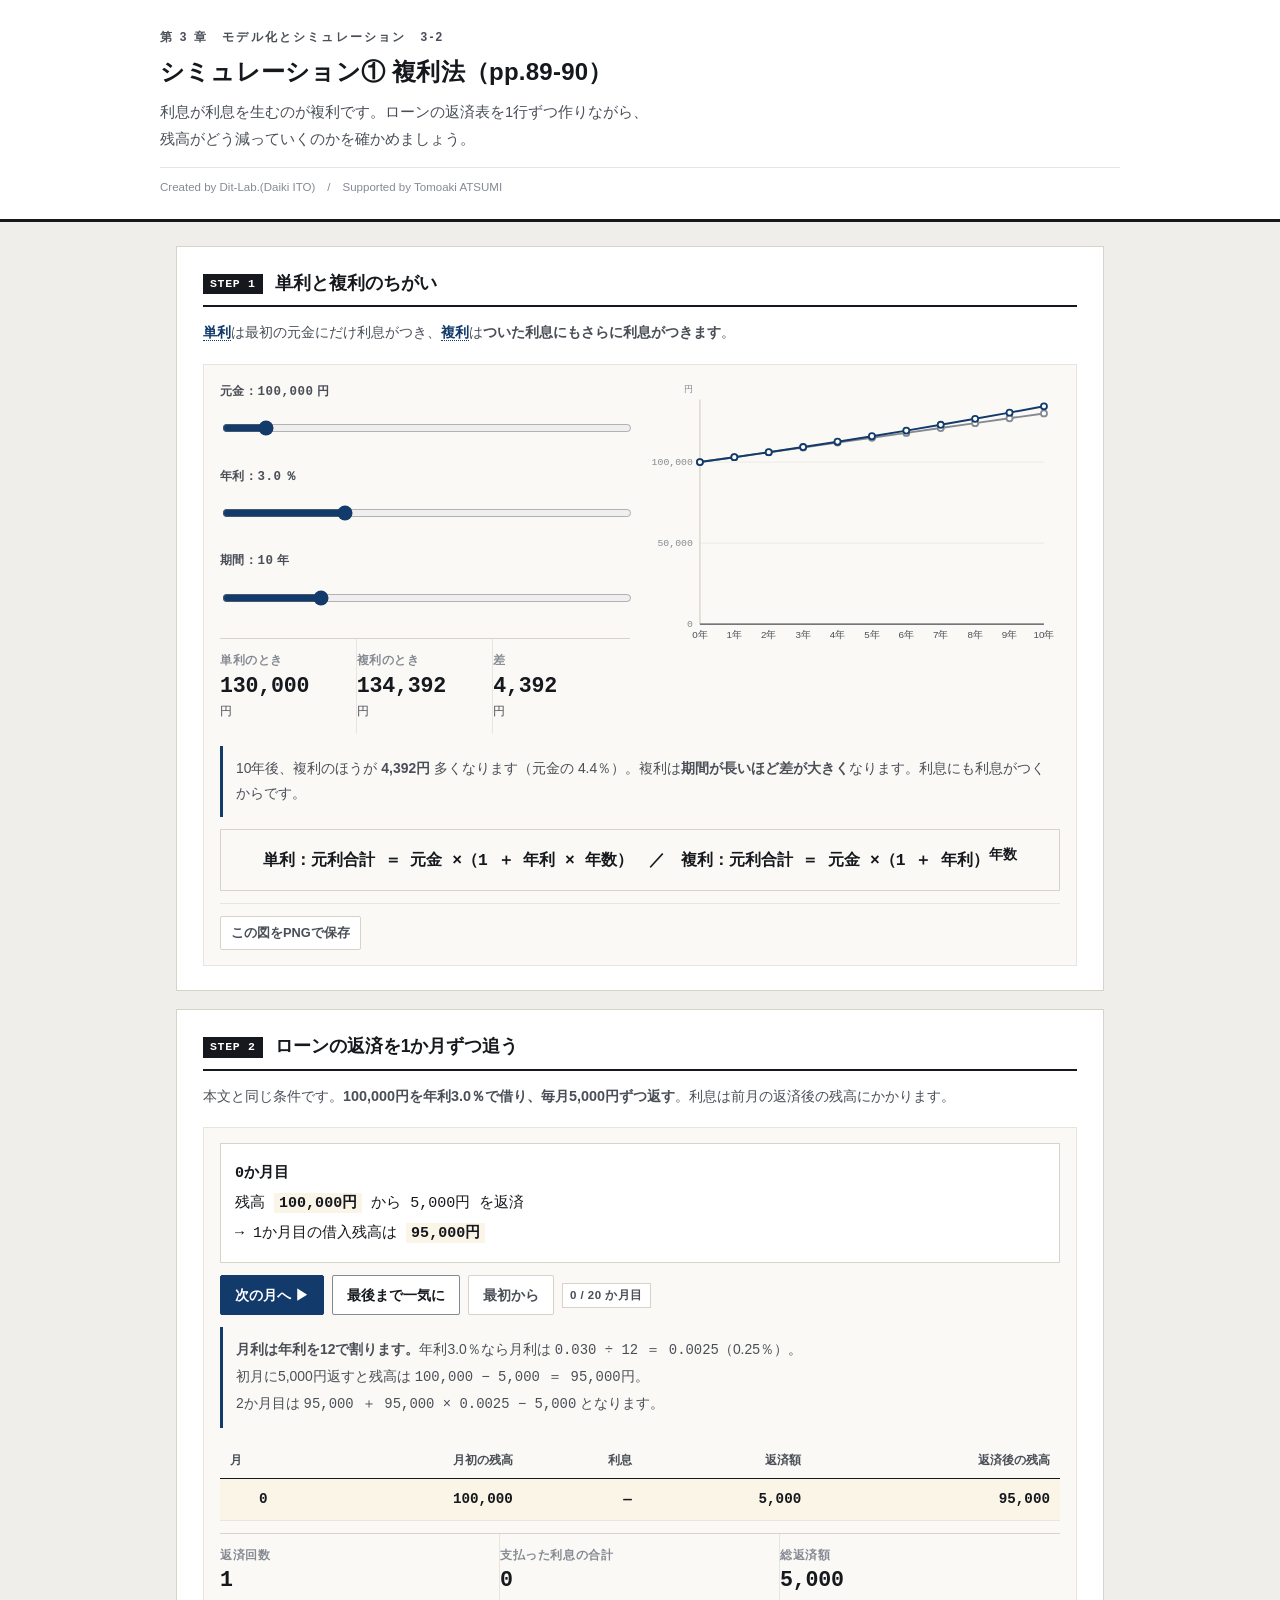
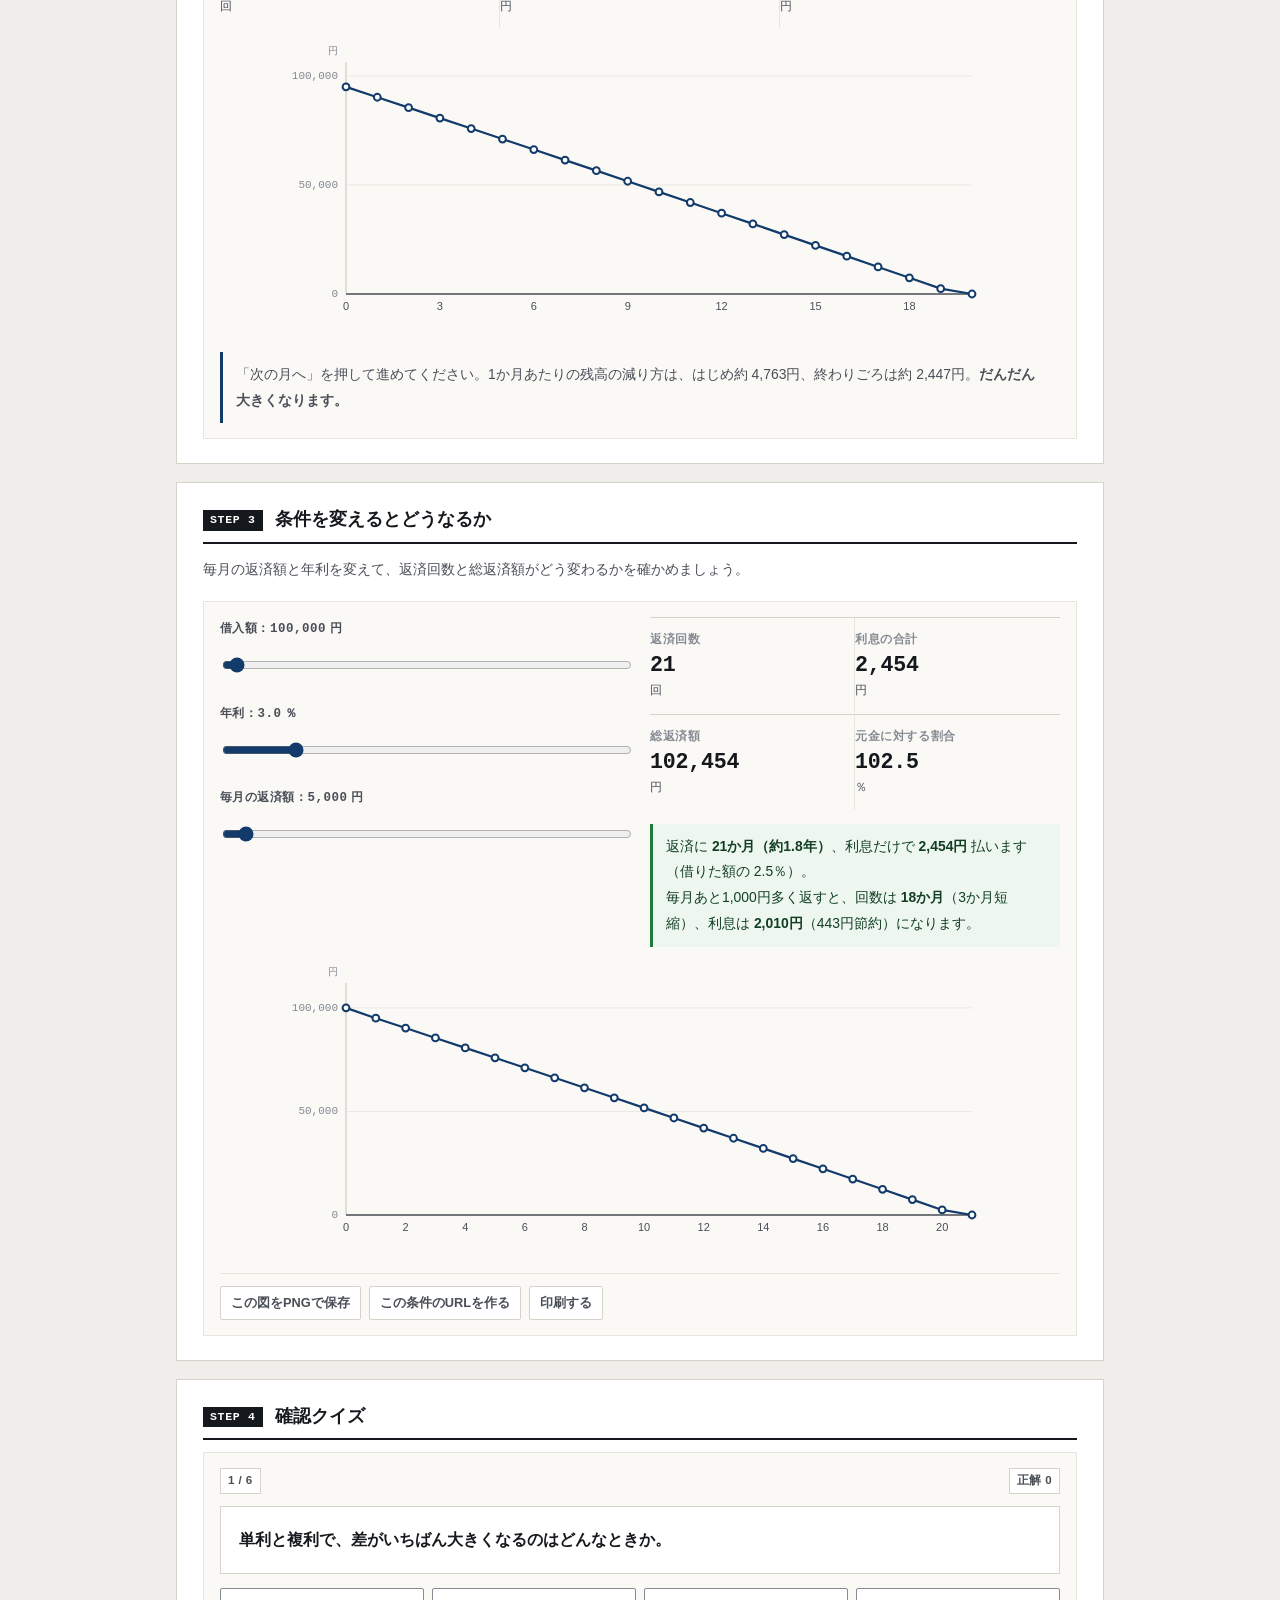
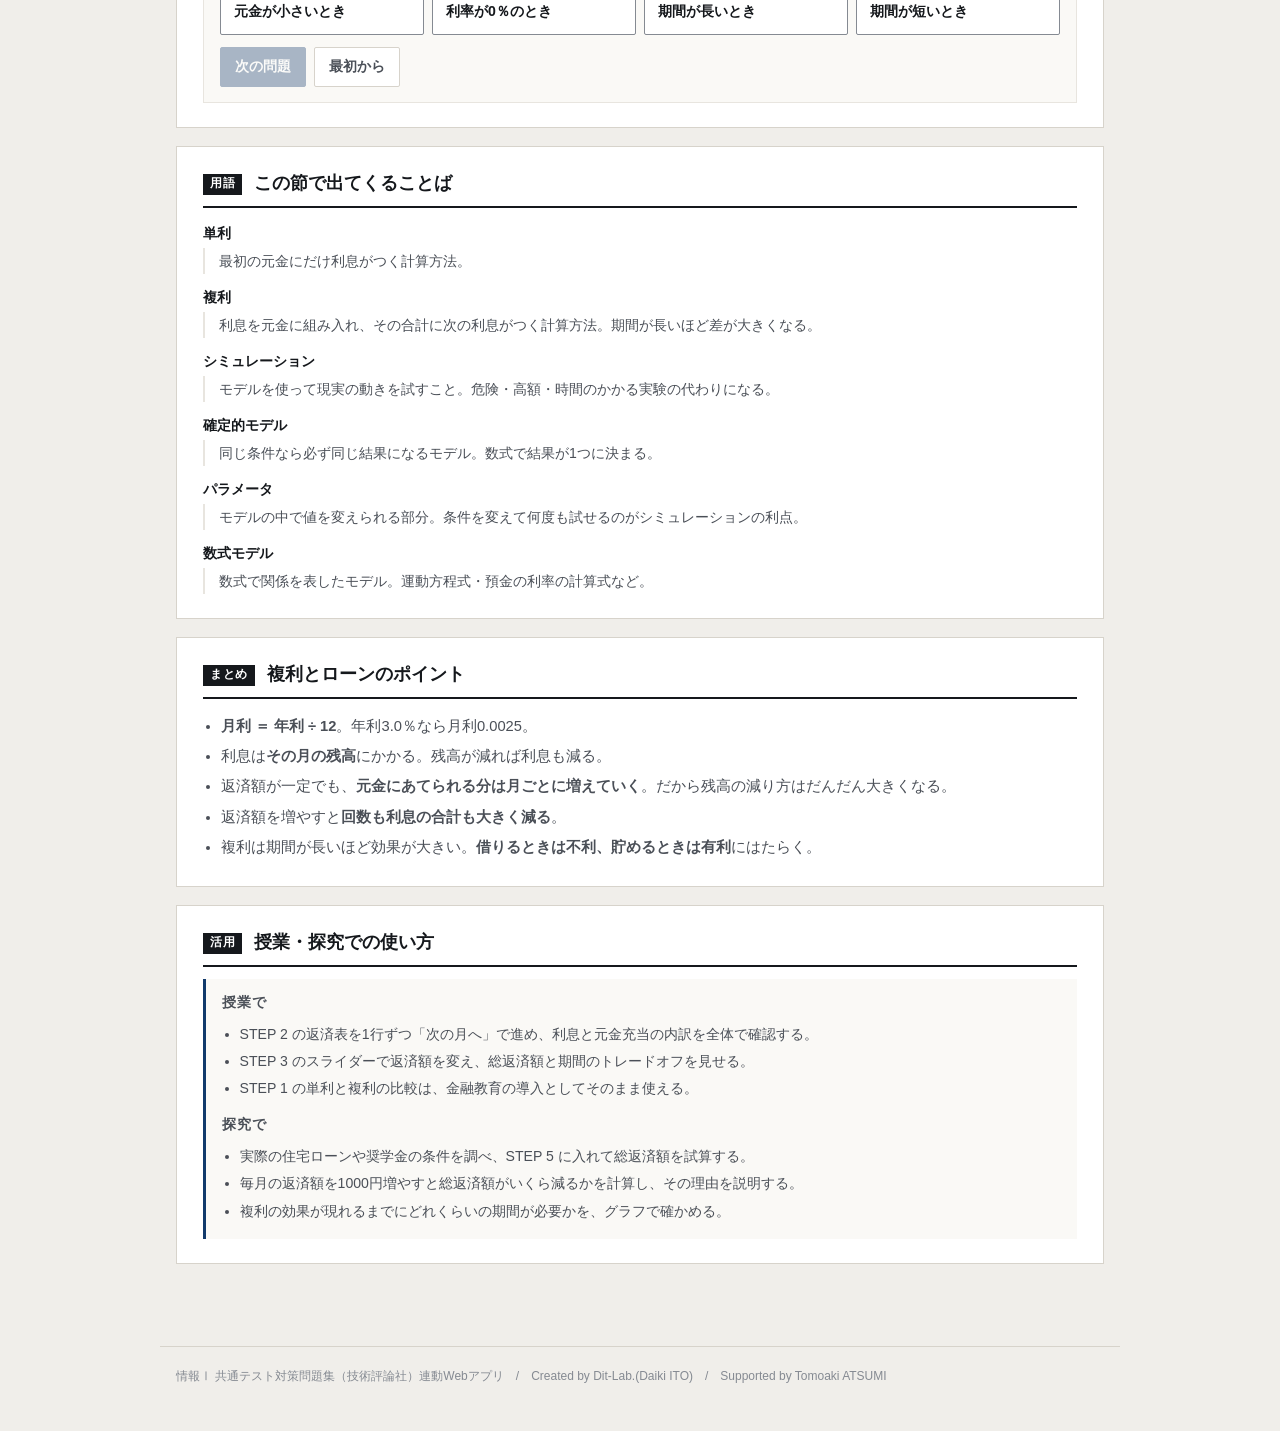
==== index.html @ e64a1ef4 "feat: Streamlit版を静的Webアプリ化。単利複利の比較・返済表の逐次計算・条件変更に対応" ====
<!DOCTYPE html>
<html lang="ja">
<head>
<meta charset="UTF-8">
<meta name="viewport" content="width=device-width, initial-scale=1.0">
<title>シミュレーション① 複利法｜情報Ⅰ共通テスト対策問題集</title>
<meta name="description" content="利息が利息を生むのが複利です。ローンの返済表を1行ずつ作りながら、残高がどう減っていくのかを確かめましょう。">
<link rel="icon" href="data:image/svg+xml,%3Csvg xmlns=%22http://www.w3.org/2000/svg%22 viewBox=%220 0 32 32%22%3E%3Crect width=%2232%22 height=%2232%22 fill=%22%2315181c%22/%3E%3Ctext x=%2216%22 y=%2222%22 font-size=%2218%22 font-family=%22monospace%22 fill=%22%23fff%22 text-anchor=%22middle%22%3E01%3C/text%3E%3C/svg%3E">
<link rel="stylesheet" href="css/style.css">
<link rel="stylesheet" href="css/app.css">
</head>
<body>

<header class="app-header">
  <div class="inner">
    <span class="eyebrow">第 3 章　モデル化とシミュレーション　3-2</span>
    <h1>シミュレーション① 複利法（pp.89-90）</h1>
    <p class="lead">利息が利息を生むのが複利です。ローンの返済表を1行ずつ作りながら、残高がどう減っていくのかを確かめましょう。</p>
    <p class="credit">Created by Dit-Lab.(Daiki ITO)　/　Supported by Tomoaki ATSUMI</p>
  </div>
</header>

<main class="wrap">
  <section class="step" id="step1">
    <h2><span class="no">STEP 1</span>単利と複利のちがい</h2>
    <p class="desc"><span class="term" data-t="単利">単利</span>は最初の元金にだけ利息がつき、<span class="term" data-t="複利">複利</span>は<strong>ついた利息にもさらに利息がつきます</strong>。</p>

    <div class="panel">
      <div class="grid c2">
        <div>
          <label class="fld" for="cap">元金：<span class="mono" id="capV">100,000</span> 円</label>
          <input type="range" id="cap" min="10000" max="1000000" step="10000" value="100000">
          <label class="fld" style="margin-top:10px" for="rate">年利：<span class="mono" id="rateV">3.0</span> ％</label>
          <input type="range" id="rate" min="0.1" max="10" step="0.1" value="3">
          <label class="fld" style="margin-top:10px" for="yrs">期間：<span class="mono" id="yrsV">10</span> 年</label>
          <input type="range" id="yrs" min="1" max="40" step="1" value="10">
          <div class="metrics" style="margin-top:14px">
            <div class="metric"><div class="k">単利のとき</div><div class="v" id="mSimple">—</div><div class="s">円</div></div>
            <div class="metric"><div class="k">複利のとき</div><div class="v" id="mComp">—</div><div class="s">円</div></div>
            <div class="metric"><div class="k">差</div><div class="v" id="mGap">—</div><div class="s">円</div></div>
          </div>
        </div>
        <div id="ciChart"></div>
      </div>
      <div class="note" id="ciNote" style="margin-top:12px"></div>
      <div class="eqbox" style="margin-top:12px">
        単利：元利合計 ＝ 元金 ×（1 ＋ 年利 × 年数）　／　複利：元利合計 ＝ 元金 ×（1 ＋ 年利）<sup>年数</sup>
      </div>
      <div class="toolbar" id="ciTools"></div>
    </div>
  </section>

  <section class="step" id="step2">
    <h2><span class="no">STEP 2</span>ローンの返済を1か月ずつ追う</h2>
    <p class="desc">本文と同じ条件です。<strong>100,000円を年利3.0％で借り、毎月5,000円ずつ返す</strong>。利息は前月の返済後の残高にかかります。</p>

    <div class="panel">
      <div class="stepbox" id="stepBox"></div>
      <div class="btn-row" style="margin-top:12px">
        <button class="btn primary" id="nextMonth">次の月へ ▶</button>
        <button class="btn" id="allMonths">最後まで一気に</button>
        <button class="btn ghost" id="resetLoan">最初から</button>
        <span class="badge" id="monthBadge"></span>
      </div>

      <div class="note info" style="margin-top:12px">
        <strong>月利は年利を12で割ります。</strong>年利3.0％なら月利は <span class="mono">0.030 ÷ 12 ＝ 0.0025</span>（0.25％）。<br>
        初月に5,000円返すと残高は <span class="mono">100,000 − 5,000 ＝ 95,000円</span>。<br>
        2か月目は <span class="mono">95,000 ＋ 95,000 × 0.0025 − 5,000</span> となります。
      </div>

      <div class="tbl-scroll" style="margin-top:14px;max-height:400px;overflow:auto">
        <table class="tbl" id="loanTable"></table>
      </div>
      <div class="metrics" style="margin-top:12px">
        <div class="metric"><div class="k">返済回数</div><div class="v" id="mCount">—</div><div class="s">回</div></div>
        <div class="metric"><div class="k">支払った利息の合計</div><div class="v" id="mInt">—</div><div class="s">円</div></div>
        <div class="metric"><div class="k">総返済額</div><div class="v" id="mTotal">—</div><div class="s">円</div></div>
      </div>
      <div id="loanChart" style="margin-top:12px"></div>
      <div class="note" id="loanNote" style="margin-top:12px"></div>
    </div>
  </section>

  <section class="step" id="step3">
    <h2><span class="no">STEP 3</span>条件を変えるとどうなるか</h2>
    <p class="desc">毎月の返済額と年利を変えて、返済回数と総返済額がどう変わるかを確かめましょう。</p>
    <div class="panel">
      <div class="grid c2">
        <div>
          <label class="fld" for="loanCap">借入額：<span class="mono" id="loanCapV">100,000</span> 円</label>
          <input type="range" id="loanCap" min="50000" max="3000000" step="10000" value="100000">
          <label class="fld" style="margin-top:10px" for="loanRate">年利：<span class="mono" id="loanRateV">3.0</span> ％</label>
          <input type="range" id="loanRate" min="0" max="18" step="0.1" value="3">
          <label class="fld" style="margin-top:10px" for="loanPay">毎月の返済額：<span class="mono" id="loanPayV">5,000</span> 円</label>
          <input type="range" id="loanPay" min="1000" max="100000" step="1000" value="5000">
        </div>
        <div>
          <div class="metrics">
            <div class="metric"><div class="k">返済回数</div><div class="v" id="sCount">—</div><div class="s">回</div></div>
            <div class="metric"><div class="k">利息の合計</div><div class="v" id="sInt">—</div><div class="s">円</div></div>
          </div>
          <div class="metrics" style="margin-top:2px">
            <div class="metric"><div class="k">総返済額</div><div class="v" id="sTotal">—</div><div class="s">円</div></div>
            <div class="metric"><div class="k">元金に対する割合</div><div class="v" id="sRatio">—</div><div class="s">％</div></div>
          </div>
          <div class="note" id="simNote" style="margin-top:14px"></div>
        </div>
      </div>
      <div id="simChart" style="margin-top:14px"></div>
      <div class="toolbar" id="simTools"></div>
    </div>
  </section>

  <section class="step" id="step4">
    <h2><span class="no">STEP 4</span>確認クイズ</h2>
    <div class="panel">
      <div class="qhead">
        <span class="badge" id="qProgress">1 / 1</span>
        <span class="badge">正解 <span class="score" id="qScore">0</span></span>
      </div>
      <div class="card-q"><div class="q-scene" id="qText"></div></div>
      <div class="choice4" id="qChoices"></div>
      <div class="note" id="qFb" hidden style="margin-top:12px"></div>
      <div class="btn-row" style="margin-top:12px">
        <button class="btn primary" id="qNext" disabled>次の問題</button>
        <button class="btn ghost" id="qReset">最初から</button>
      </div>
    </div>
  </section>

  <section class="step" id="glossary">
    <h2><span class="no">用語</span>この節で出てくることば</h2>
    <div id="glossBox"></div>
  </section>

  <section class="step">
    <h2><span class="no">まとめ</span>複利とローンのポイント</h2>
    <ul style="margin:0;padding-left:1.2em;color:var(--ink-2);font-size:.92rem;line-height:2.05">
      <li><strong>月利 ＝ 年利 ÷ 12</strong>。年利3.0％なら月利0.0025。</li>
      <li>利息は<strong>その月の残高</strong>にかかる。残高が減れば利息も減る。</li>
      <li>返済額が一定でも、<strong>元金にあてられる分は月ごとに増えていく</strong>。だから残高の減り方はだんだん大きくなる。</li>
      <li>返済額を増やすと<strong>回数も利息の合計も大きく減る</strong>。</li>
      <li>複利は期間が長いほど効果が大きい。<strong>借りるときは不利、貯めるときは有利</strong>にはたらく。</li>
    </ul>
  </section>

  <section class="step">
    <h2><span class="no">活用</span>授業・探究での使い方</h2>
    <div class="use-note">
      <h3>授業で</h3>
      <ul>
        <li>STEP 2 の返済表を1行ずつ「次の月へ」で進め、利息と元金充当の内訳を全体で確認する。</li>
        <li>STEP 3 のスライダーで返済額を変え、総返済額と期間のトレードオフを見せる。</li>
        <li>STEP 1 の単利と複利の比較は、金融教育の導入としてそのまま使える。</li>
      </ul>
      <h3 style="margin-top:12px">探究で</h3>
      <ul>
        <li>実際の住宅ローンや奨学金の条件を調べ、STEP 5 に入れて総返済額を試算する。</li>
        <li>毎月の返済額を1000円増やすと総返済額がいくら減るかを計算し、その理由を説明する。</li>
        <li>複利の効果が現れるまでにどれくらいの期間が必要かを、グラフで確かめる。</li>
      </ul>
    </div>
  </section>

</main>

<footer class="app-footer">
  情報Ⅰ 共通テスト対策問題集（技術評論社）連動Webアプリ　/　Created by Dit-Lab.(Daiki ITO)　/　Supported by Tomoaki ATSUMI
</footer>

<script src="js/tools.js"></script>
<script src="js/chart.js"></script>
<script src="js/terms.js"></script>
<script src="js/app.js"></script>
</body>
</html>
---- css/style.css ----
/* =========================================================
   情報Ⅰ 共通テスト対策問題集 — Web アプリ共通スタイル
   紙面（参考書）に寄せた設計。装飾色は使わず、色は意味を持つときだけ。
   ========================================================= */

:root{
  --paper:#ffffff;
  --paper-2:#faf9f6;      /* うすい紙 */
  --bg:#f0eeea;           /* 台紙 */
  --ink:#15181c;
  --ink-2:#4a4f57;
  --ink-3:#858a92;
  --rule:#d7d3cb;         /* 罫線 */
  --rule-2:#e8e5df;
  --accent:#123a6b;       /* 濃紺。主要操作と現在地だけに使う */
  --accent-w:#e9eef6;
  --zero:#c0392b;         /* 左＝0 */
  --one:#1d4ed8;          /* 右＝1 */
  --ok:#1f7a3d;   --ok-bg:#eef6f0;
  --ng:#b3261e;   --ng-bg:#fbefee;
  --warn:#8a5a00; --warn-bg:#fbf5e8;
  --font:"Hiragino Kaku Gothic ProN","Hiragino Sans","Yu Gothic Medium","Yu Gothic",
         "Noto Sans JP",Meiryo,-apple-system,BlinkMacSystemFont,sans-serif;
  --mono:"SFMono-Regular",Menlo,Consolas,"Courier New",monospace;
}

*{box-sizing:border-box}
[hidden]{display:none !important}
html{-webkit-text-size-adjust:100%}
body{
  margin:0; background:var(--bg); color:var(--ink);
  font-family:var(--font); font-size:16px; line-height:1.85;
  font-feature-settings:"palt" 1;
}
h1,h2,h3,h4{line-height:1.45; margin:0; font-weight:700}
p{margin:0 0 .75em} p:last-child{margin-bottom:0}
a{color:var(--accent)}

/* ---------- 標題 ---------- */
.app-header{background:var(--paper); border-bottom:3px solid var(--ink); padding:26px 20px 20px}
.app-header .inner{max-width:960px; margin:0 auto}
.app-header .eyebrow{
  font-size:.75rem; font-weight:700; color:var(--ink-2); letter-spacing:.18em;
  display:block; margin-bottom:7px;
}
.app-header h1{font-size:1.5rem; letter-spacing:.01em}
.app-header .lead{font-size:.92rem; color:var(--ink-2); margin-top:9px; max-width:60ch}
.app-header .credit{
  font-size:.72rem; color:var(--ink-3); margin-top:14px;
  padding-top:9px; border-top:1px solid var(--rule-2);
}

/* ---------- 版面 ---------- */
.wrap{max-width:960px; margin:0 auto; padding:24px 16px 64px}
.step{background:var(--paper); border:1px solid var(--rule); padding:24px 26px; margin-bottom:18px}
.step > h2{
  display:flex; align-items:baseline; gap:12px; font-size:1.1rem;
  padding-bottom:9px; border-bottom:2px solid var(--ink); margin-bottom:12px;
}
.step > h2 .no{
  flex:none; font-family:var(--mono); font-size:.72rem; font-weight:700;
  background:var(--ink); color:var(--paper); padding:2px 7px; letter-spacing:.06em;
  position:relative; top:-2px;
}
.step > .desc{color:var(--ink-2); font-size:.9rem; margin-bottom:18px}
.step[hidden]{display:none}

.grid{display:grid; gap:20px}
.grid > *{min-width:0}          /* 子の中身で列が広がるのを防ぐ */
@media(min-width:800px){ .grid.c2{grid-template-columns:1fr 1fr} }

.panel{border:1px solid var(--rule-2); background:var(--paper-2); padding:15px 16px; min-width:0}
.panel > h3{
  font-size:.8rem; font-weight:700; color:var(--ink-2); letter-spacing:.08em;
  margin-bottom:12px; padding-bottom:6px; border-bottom:1px solid var(--rule);
}

/* ---------- 部品 ---------- */
.btn{
  appearance:none; border:1px solid var(--ink-3); background:var(--paper); color:var(--ink);
  font-family:inherit; font-size:.88rem; font-weight:700; padding:8px 14px;
  border-radius:2px; cursor:pointer; min-height:40px; line-height:1.4;
  transition:background .12s, border-color .12s, color .12s;
}
.btn:hover:not(:disabled){background:var(--accent-w); border-color:var(--accent); color:var(--accent)}
.btn:disabled{opacity:.35; cursor:not-allowed}
.btn.primary{background:var(--accent); color:var(--paper); border-color:var(--accent)}
.btn.primary:hover:not(:disabled){background:#0d2c53; color:var(--paper)}
.btn.ghost{border-color:var(--rule); color:var(--ink-2)}
.btn.sm{font-size:.8rem; padding:5px 10px; min-height:34px}
.btn-row{display:flex; flex-wrap:wrap; gap:8px; align-items:center}

/* タブ（見出し下線式） */
.seg{display:flex; gap:0; border-bottom:1px solid var(--rule)}
.seg button{
  appearance:none; border:0; background:transparent; font-family:inherit; font-size:.88rem;
  font-weight:700; color:var(--ink-3); padding:9px 4px; margin-right:26px; cursor:pointer;
  border-bottom:3px solid transparent; margin-bottom:-1px; min-height:40px;
}
.seg button:hover{color:var(--ink-2)}
.seg button[aria-pressed="true"]{color:var(--ink); border-bottom-color:var(--accent)}

label.fld{display:block; font-size:.78rem; font-weight:700; color:var(--ink-2); margin-bottom:5px; letter-spacing:.04em}
input[type=text], textarea, input[type=number]{
  width:100%; font-family:inherit; font-size:1rem; color:var(--ink);
  border:1px solid var(--ink-3); border-radius:2px; padding:9px 11px;
  background:var(--paper); min-height:42px;
}
input:focus, textarea:focus{outline:2px solid var(--accent); outline-offset:-1px; border-color:var(--accent)}
.btn:focus-visible, .seg button:focus-visible, .node-card:focus-visible{outline:2px solid var(--accent); outline-offset:2px}
textarea{resize:vertical; line-height:1.7}
.mono{font-family:var(--mono)}

table.tbl{width:100%; border-collapse:collapse; font-size:.89rem}
table.tbl th, table.tbl td{border-bottom:1px solid var(--rule-2); padding:7px 10px; text-align:right}
table.tbl th:first-child, table.tbl td:first-child{text-align:left}
table.tbl thead th{border-bottom:1.5px solid var(--ink); font-size:.76rem; color:var(--ink-2); font-weight:700; white-space:nowrap}
.tbl-scroll{overflow-x:auto; -webkit-overflow-scrolling:touch; max-width:100%}

.note{padding:10px 13px; font-size:.87rem; border-left:3px solid var(--ink-3); background:var(--paper-2)}
.note.ok{background:var(--ok-bg); border-left-color:var(--ok); color:#123f22}
.note.ng{background:var(--ng-bg); border-left-color:var(--ng); color:#6d1a15}
.note.info{background:var(--paper-2); border-left-color:var(--accent); color:var(--ink-2)}
.note.warn{background:var(--warn-bg); border-left-color:var(--warn); color:#5c3d00}
.note[hidden]{display:none}

.badge{
  display:inline-block; font-size:.72rem; font-weight:700; padding:1px 7px;
  border:1px solid var(--rule); color:var(--ink-2); background:var(--paper); letter-spacing:.04em;
}

/* 数値は罫線で仕切るだけ。カードにしない */
.metrics{display:flex; flex-wrap:wrap; gap:0; border-top:1px solid var(--rule)}
.metric{flex:1 1 130px; padding:11px 14px 11px 0; border-right:1px solid var(--rule-2)}
.metric:last-child{border-right:0}
.metric .k{font-size:.74rem; color:var(--ink-3); font-weight:700; letter-spacing:.05em}
.metric .v{font-size:1.6rem; font-weight:700; line-height:1.3; font-family:var(--mono); letter-spacing:-.01em}
.metric .s{font-size:.76rem; color:var(--ink-2)}

.bit0{color:var(--zero); font-weight:700}
.bit1{color:var(--one); font-weight:700}

.app-footer{
  max-width:960px; margin:0 auto; padding:18px 16px 44px; color:var(--ink-3);
  font-size:.75rem; border-top:1px solid var(--rule);
}
.sr-only{position:absolute;width:1px;height:1px;overflow:hidden;clip:rect(0 0 0 0);white-space:nowrap}

@media(max-width:640px){
  body{font-size:15px}
  .app-header{padding:20px 16px 16px}
  .app-header h1{font-size:1.16rem}
  .wrap{padding:16px 12px 52px}
  .step{padding:18px 15px}
  .seg button{margin-right:18px; font-size:.84rem}
  .metric{flex-basis:50%; border-right:0}
}
@media (prefers-reduced-motion:reduce){ *{animation:none!important; transition:none!important} }

/* ---------- 自分のデータ・共有・印刷 ---------- */
.toolbar{display:flex; flex-wrap:wrap; gap:8px; align-items:center; margin-top:12px;
  padding-top:12px; border-top:1px solid var(--rule-2)}
.toolbar .hint{font-size:.78rem; color:var(--ink-3)}
.paste-area{width:100%; min-height:110px; font-family:var(--mono); font-size:.86rem}
.use-note{background:var(--paper-2); border-left:3px solid var(--accent); padding:14px 16px; font-size:.88rem}
.use-note h3{font-size:.86rem; letter-spacing:.06em; margin-bottom:8px; color:var(--ink-2)}
.use-note ol, .use-note ul{margin:0; padding-left:1.25em; line-height:1.95; color:var(--ink-2)}

@media print{
  body{background:#fff}
  .app-header{border-bottom:2px solid #000}
  .step{border:1px solid #bbb; break-inside:avoid; page-break-inside:avoid; margin-bottom:12px}
  .btn, .seg, .toolbar, input[type=range]{display:none !important}
  .note{border-left-width:2px}
  a[href]:after{content:""}
}

/* ---------- 入力グリッド ---------- */
.dg-scroll{overflow:auto; -webkit-overflow-scrolling:touch; border:1px solid var(--rule); background:var(--paper); max-height:420px}
table.dg{border-collapse:collapse; font-family:var(--mono); font-size:.9rem; min-width:100%}
table.dg th, table.dg td{border:1px solid var(--rule-2); padding:0}
table.dg thead th{background:var(--paper-2); position:sticky; top:0; z-index:2}
table.dg .dg-n{background:var(--paper-2); color:var(--ink-3); font-size:.76rem; font-weight:400;
  text-align:center; min-width:34px; padding:0 4px; position:sticky; left:0; z-index:1}
table.dg .dg-corner{background:var(--paper-2); min-width:34px; position:sticky; left:0; z-index:3}
table.dg .dg-act{background:var(--paper-2); width:34px}
.dg-h, .dg-c{width:100%; min-width:96px; border:0; background:transparent; font-family:inherit;
  font-size:.9rem; padding:8px 9px; color:var(--ink); min-height:38px}
.dg-h{font-weight:700; font-family:var(--font); font-size:.82rem; color:var(--ink-2)}
.dg-c.num{text-align:right}
.dg-c:focus, .dg-h:focus{outline:2px solid var(--accent); outline-offset:-2px; background:var(--accent-w)}
.dg-del{border:0; background:transparent; color:var(--ink-3); cursor:pointer; width:32px; height:34px; font-size:1rem}
.dg-del:hover{color:var(--ng)}
.dg-tools{display:flex; flex-wrap:wrap; gap:8px; align-items:center; margin-top:10px}
.dg-hint{font-size:.76rem; color:var(--ink-3)}

/* ---------- ファイル読み込み ---------- */
.filebox{display:flex; flex-wrap:wrap; gap:10px; align-items:center; padding:12px;
  border:1px dashed var(--rule); background:var(--paper-2)}
.filebox input[type=file]{font-size:.85rem; font-family:inherit; max-width:100%}
.filebox .sel{max-width:220px}
.filelabel{display:inline-flex; align-items:center; gap:6px; font-size:.85rem; font-weight:700;
  border:1px solid var(--ink-3); background:var(--paper); padding:8px 14px; border-radius:2px; cursor:pointer; min-height:40px}
.filelabel:hover{border-color:var(--accent); color:var(--accent); background:var(--accent-w)}
.filelabel input{display:none}

/* ---------- 用語解説 ---------- */
.term{position:relative; border-bottom:1.5px dotted var(--accent); cursor:help; color:var(--accent); font-weight:700}
.term .term-pop{display:none; position:absolute; left:0; top:1.7em; z-index:50; width:min(300px,78vw);
  background:var(--paper); border:1px solid var(--ink-3); box-shadow:0 6px 20px rgba(0,0,0,.14);
  padding:10px 12px; font-size:.82rem; font-weight:400; color:var(--ink-2); line-height:1.75;
  border-left:3px solid var(--accent); cursor:auto; text-align:left}
.term .term-pop b{display:block; color:var(--ink); font-size:.86rem; margin-bottom:3px}
.term.open .term-pop{display:block}
dl.gloss{margin:0; font-size:.88rem}
dl.gloss dt{font-weight:700; color:var(--ink); margin-top:10px}
dl.gloss dt:first-child{margin-top:0}
dl.gloss dd{margin:2px 0 0; color:var(--ink-2); line-height:1.85; padding-left:1em; border-left:2px solid var(--rule-2)}
@media print{ .term{border-bottom:0; color:inherit} .term .term-pop{display:none !important} }

/* ---------- スマホ・タブレット ---------- */
@media (max-width:1024px){
  /* iOS で入力時に画面が勝手に拡大するのを防ぐ（16px 未満だとズームする） */
  input[type=text], input[type=number], textarea, select, .dg-c, .dg-h{ font-size:16px }
  .dg-c, .dg-h{ min-width:110px }
}
@media (max-width:820px){
  .grid.c2{grid-template-columns:1fr}
  .dg-scroll{max-height:340px}
  .filebox{flex-direction:column; align-items:stretch}
  .filebox .sel{max-width:100%}
  .term .term-pop{left:auto; right:0; width:min(280px,86vw)}
}
@media (max-width:480px){
  .step > h2{font-size:1rem; flex-wrap:wrap}
  .metrics{gap:0}
  .metric{flex-basis:50%; padding-right:10px}
  .metric .v{font-size:1.3rem}
  .btn{padding:8px 12px}
  .dg-tools{gap:6px}
  .dg-hint{width:100%}
}
/* タッチ操作でのスクロールを滑らかに */
.tbl-scroll, .dg-scroll, .tree-box{ -webkit-overflow-scrolling:touch; overscroll-behavior-x:contain }
---- css/app.css ----
.qhead{display:flex; justify-content:space-between; align-items:center; margin-bottom:12px}
.card-q{border:1px solid var(--rule); background:var(--paper); padding:18px; margin-bottom:14px}
.q-scene{font-size:1rem; font-weight:700; line-height:1.9}
.choice4{display:grid; gap:8px; grid-template-columns:repeat(auto-fit,minmax(160px,1fr))}
.choice4 .btn{text-align:left; line-height:1.65; padding:11px 13px}
.choice4 .btn.correct{background:var(--ok-bg); border-color:var(--ok); color:var(--ok)}
.choice4 .btn.wrong{background:var(--ng-bg); border-color:var(--ng); color:var(--ng)}
.choice4.locked{pointer-events:none}
.sel{width:100%; font-family:inherit; font-size:.95rem; padding:9px 11px; min-height:42px;
  border:1px solid var(--ink-3); border-radius:2px; background:var(--paper); color:var(--ink)}
input[type=range]{width:100%; accent-color:var(--accent); height:34px}
.why{font-size:.85rem; color:var(--ink-2); line-height:1.85}
.eqbox{font-family:var(--mono); font-size:1.02rem; font-weight:700; text-align:center; padding:14px;
  border:1px solid var(--rule); background:var(--paper-2); line-height:1.8}
.blankin{border:1.5px solid var(--accent); background:#fff; padding:6px 8px; text-align:center;
  font-family:var(--mono); min-height:38px; font-size:.95rem; max-width:120px}
.blankin.ok{border-color:var(--ok); background:var(--ok-bg)}
.blankin.ng{border-color:var(--ng); background:var(--ng-bg)}
table.tbl td .blankin{width:100%; max-width:none}
#loanTable td{font-family:var(--mono); text-align:right}
#loanTable td:first-child{text-align:center}
#loanTable tr.now td{background:var(--warn-bg); font-weight:700}
#loanTable tbody{max-height:none}
.stepbox{border:1px solid var(--rule); background:var(--paper); padding:14px; font-family:var(--mono); font-size:.94rem; line-height:2}
.stepbox .hl{background:var(--warn-bg); padding:1px 5px; font-weight:700}
.metric .v{font-size:1.35rem}
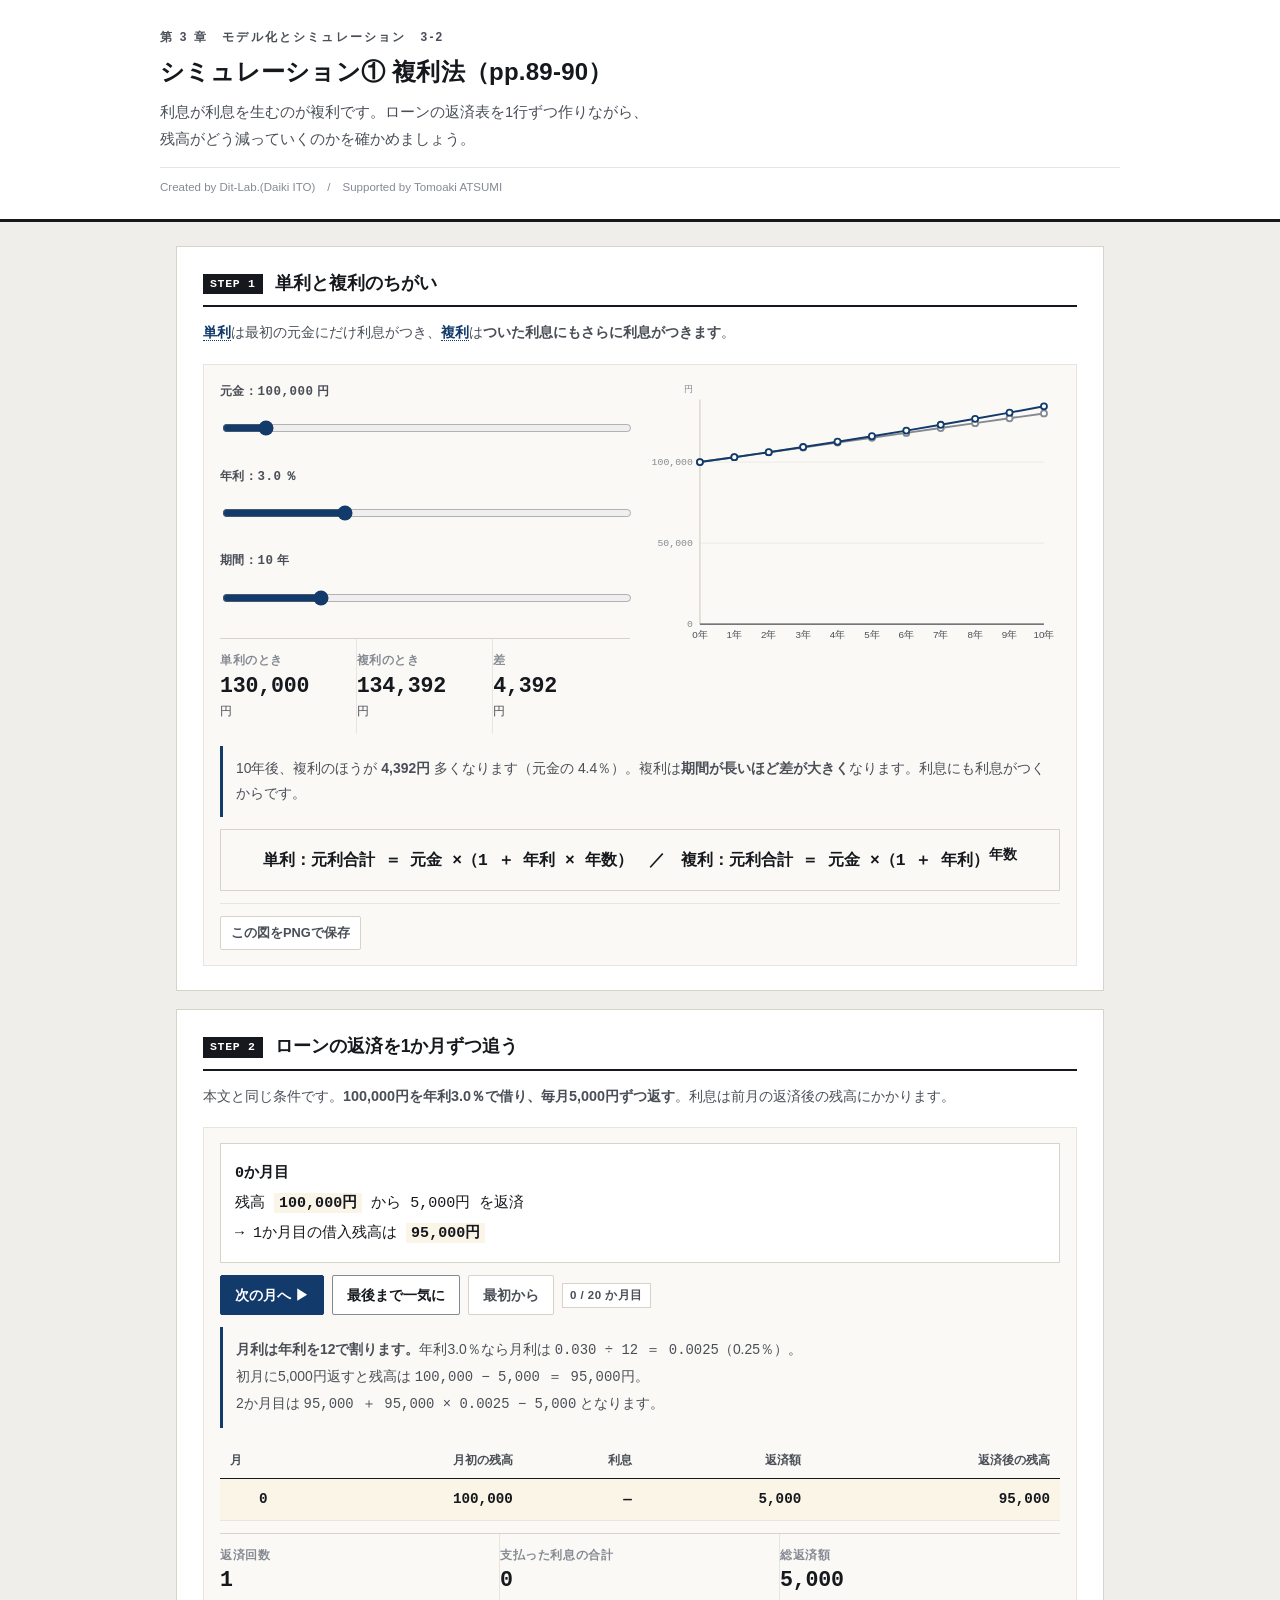
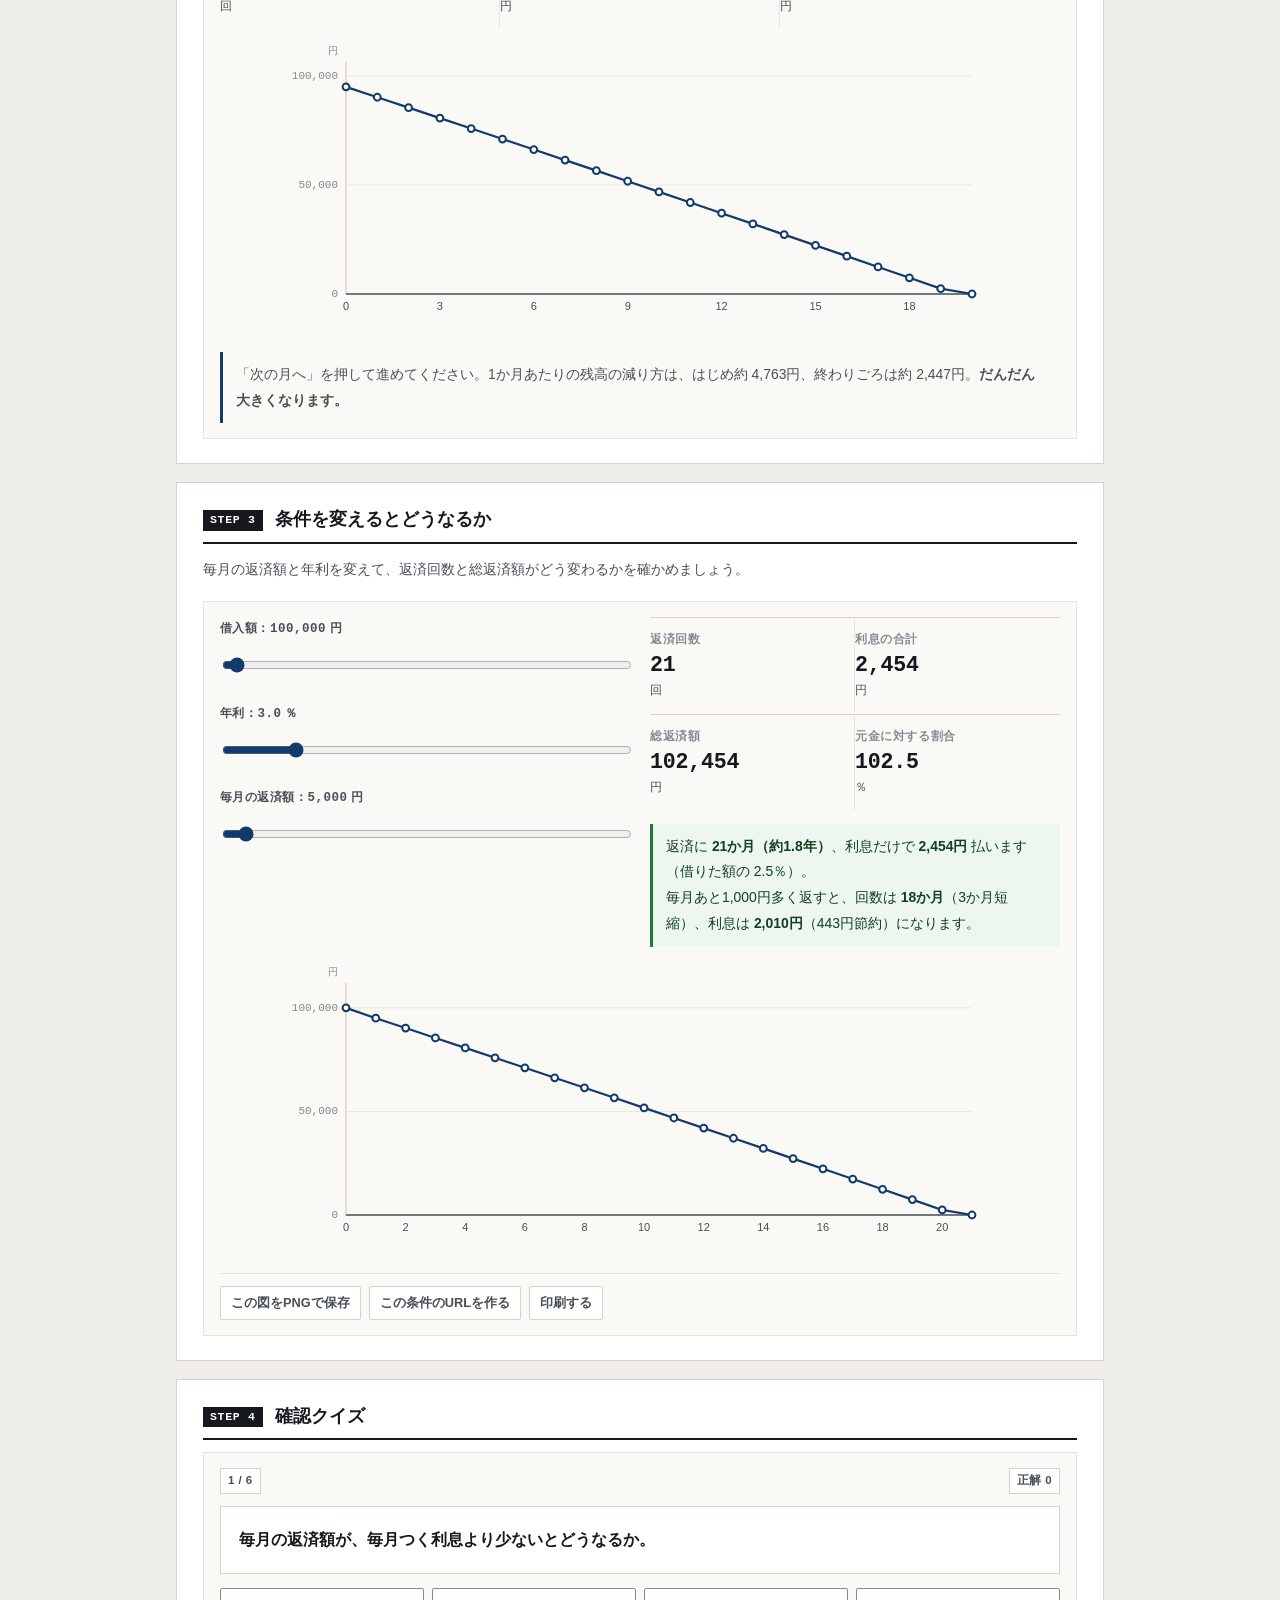
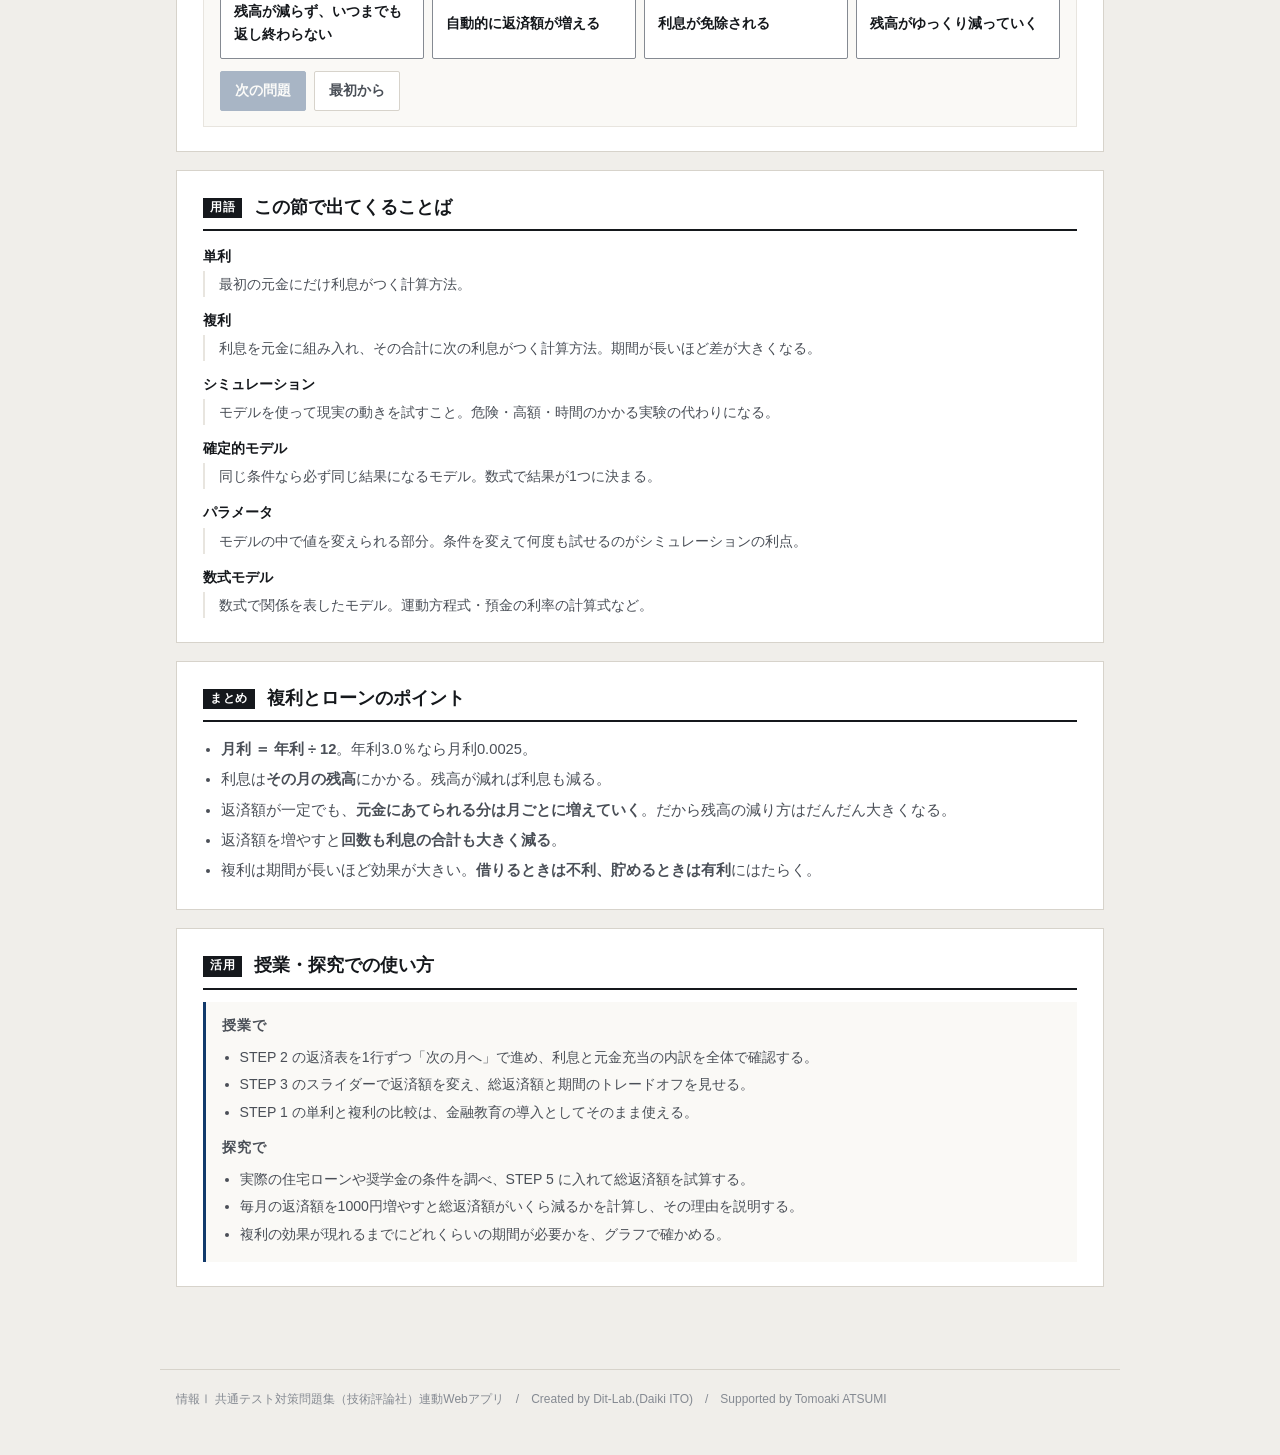
==== commit 8b4cec19: "chore: CSS/JSにキャッシュバスターを付与（更新が確実に反映されるように）" ====
--- a/index.html
+++ b/index.html
@@ -6,8 +6,8 @@
 <title>シミュレーション① 複利法｜情報Ⅰ共通テスト対策問題集</title>
 <meta name="description" content="利息が利息を生むのが複利です。ローンの返済表を1行ずつ作りながら、残高がどう減っていくのかを確かめましょう。">
 <link rel="icon" href="data:image/svg+xml,%3Csvg xmlns=%22http://www.w3.org/2000/svg%22 viewBox=%220 0 32 32%22%3E%3Crect width=%2232%22 height=%2232%22 fill=%22%2315181c%22/%3E%3Ctext x=%2216%22 y=%2222%22 font-size=%2218%22 font-family=%22monospace%22 fill=%22%23fff%22 text-anchor=%22middle%22%3E01%3C/text%3E%3C/svg%3E">
-<link rel="stylesheet" href="css/style.css">
-<link rel="stylesheet" href="css/app.css">
+<link rel="stylesheet" href="css/style.css?v=239696b1">
+<link rel="stylesheet" href="css/app.css?v=cb897e58">
 </head>
 <body>
 
@@ -169,9 +169,9 @@
   情報Ⅰ 共通テスト対策問題集（技術評論社）連動Webアプリ　/　Created by Dit-Lab.(Daiki ITO)　/　Supported by Tomoaki ATSUMI
 </footer>
 
-<script src="js/tools.js"></script>
-<script src="js/chart.js"></script>
-<script src="js/terms.js"></script>
-<script src="js/app.js"></script>
+<script src="js/tools.js?v=c07db610"></script>
+<script src="js/chart.js?v=fb6e3be1"></script>
+<script src="js/terms.js?v=eed9ff1d"></script>
+<script src="js/app.js?v=d3141a4a"></script>
 </body>
 </html>
--- a/css/style.css
+++ b/css/style.css
@@ -242,3 +242,28 @@
 }
 /* タッチ操作でのスクロールを滑らかに */
 .tbl-scroll, .dg-scroll, .tree-box{ -webkit-overflow-scrolling:touch; overscroll-behavior-x:contain }
+
+/* 幅指定つきの入力欄がスマートフォンではみ出さないようにする */
+input[type=text], input[type=number], input[type=search], textarea, select{ max-width:100% }
+.btn-row > label{ min-width:0; max-width:100% }
+.btn-row > label input, .btn-row > label select{ max-width:100% }
+
+/* 共通：○×判定・並べかえ（quiz.js 用） */
+.abcde{border:1px solid var(--rule); border-radius:3px; overflow:hidden}
+.abcde > div{border-top:1px solid var(--rule); padding:10px 12px}
+.abcde > div:first-child{border-top:0}
+.abcde .st{display:flex; gap:10px; align-items:flex-start; flex-wrap:wrap}
+.abcde .st .k{font-weight:700; font-family:var(--mono); min-width:1.4em}
+.abcde .st .t{flex:1; min-width:12em}
+.abcde .jb{display:flex; gap:6px}
+.abcde .jb .btn{min-width:3.4em; padding:6px 10px; text-align:center}
+.prep{display:grid; grid-template-columns:repeat(auto-fit,minmax(150px,1fr)); gap:10px; margin-top:10px}
+.prep .slot{border:1px dashed var(--ink-3); border-radius:3px; padding:10px; min-height:92px; background:var(--paper)}
+.prep .slot.filled{border-style:solid}
+.prep .slot .tag{font:700 .74rem/1.4 var(--mono); color:var(--accent); display:block; margin-bottom:6px}
+.prep .slot .txt{font-size:.86rem; line-height:1.7}
+.cards{display:flex; flex-wrap:wrap; gap:8px; margin-top:10px}
+.cards .c{border:1px solid var(--ink-3); border-radius:3px; padding:9px 12px; background:var(--paper);
+  cursor:pointer; font-size:.88rem; max-width:100%; text-align:left; font-family:inherit; color:var(--ink)}
+.cards .c:hover{background:var(--warn-bg)}
+.cards .c.used{opacity:.35; pointer-events:none}
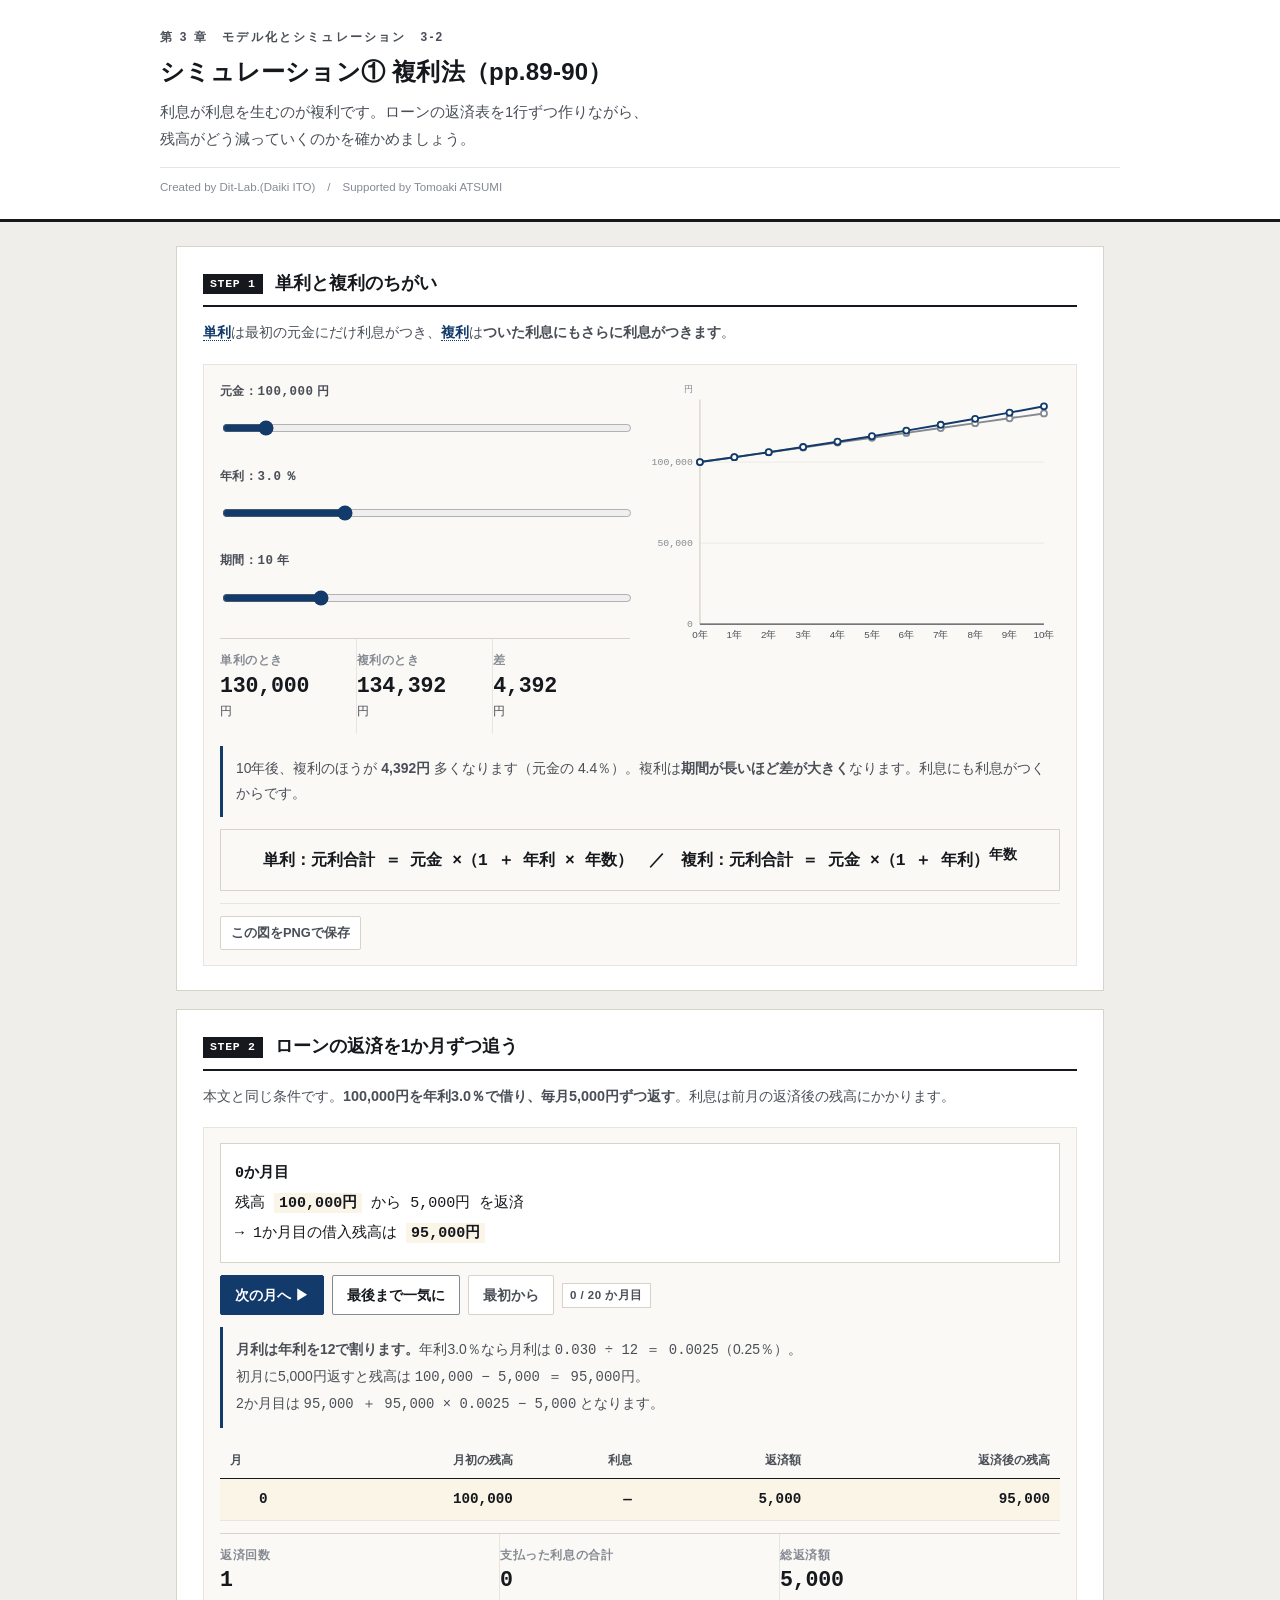
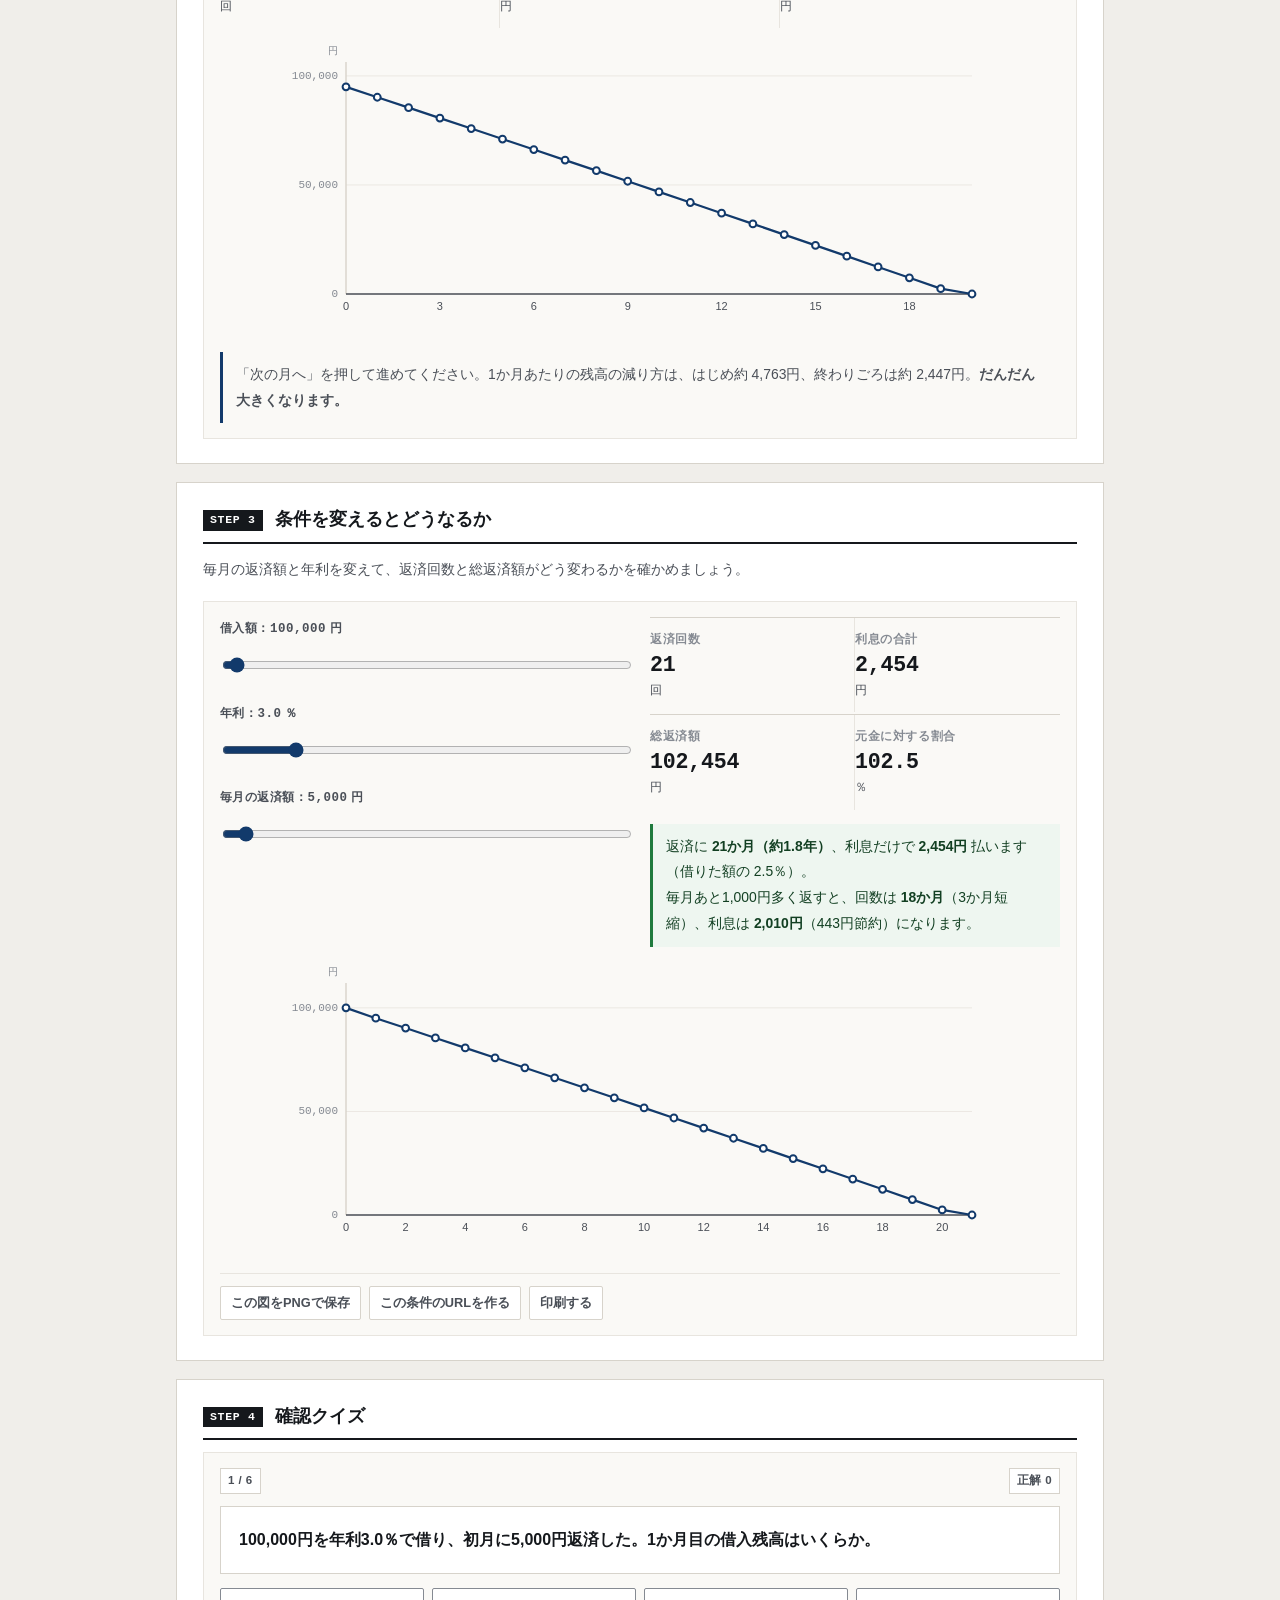
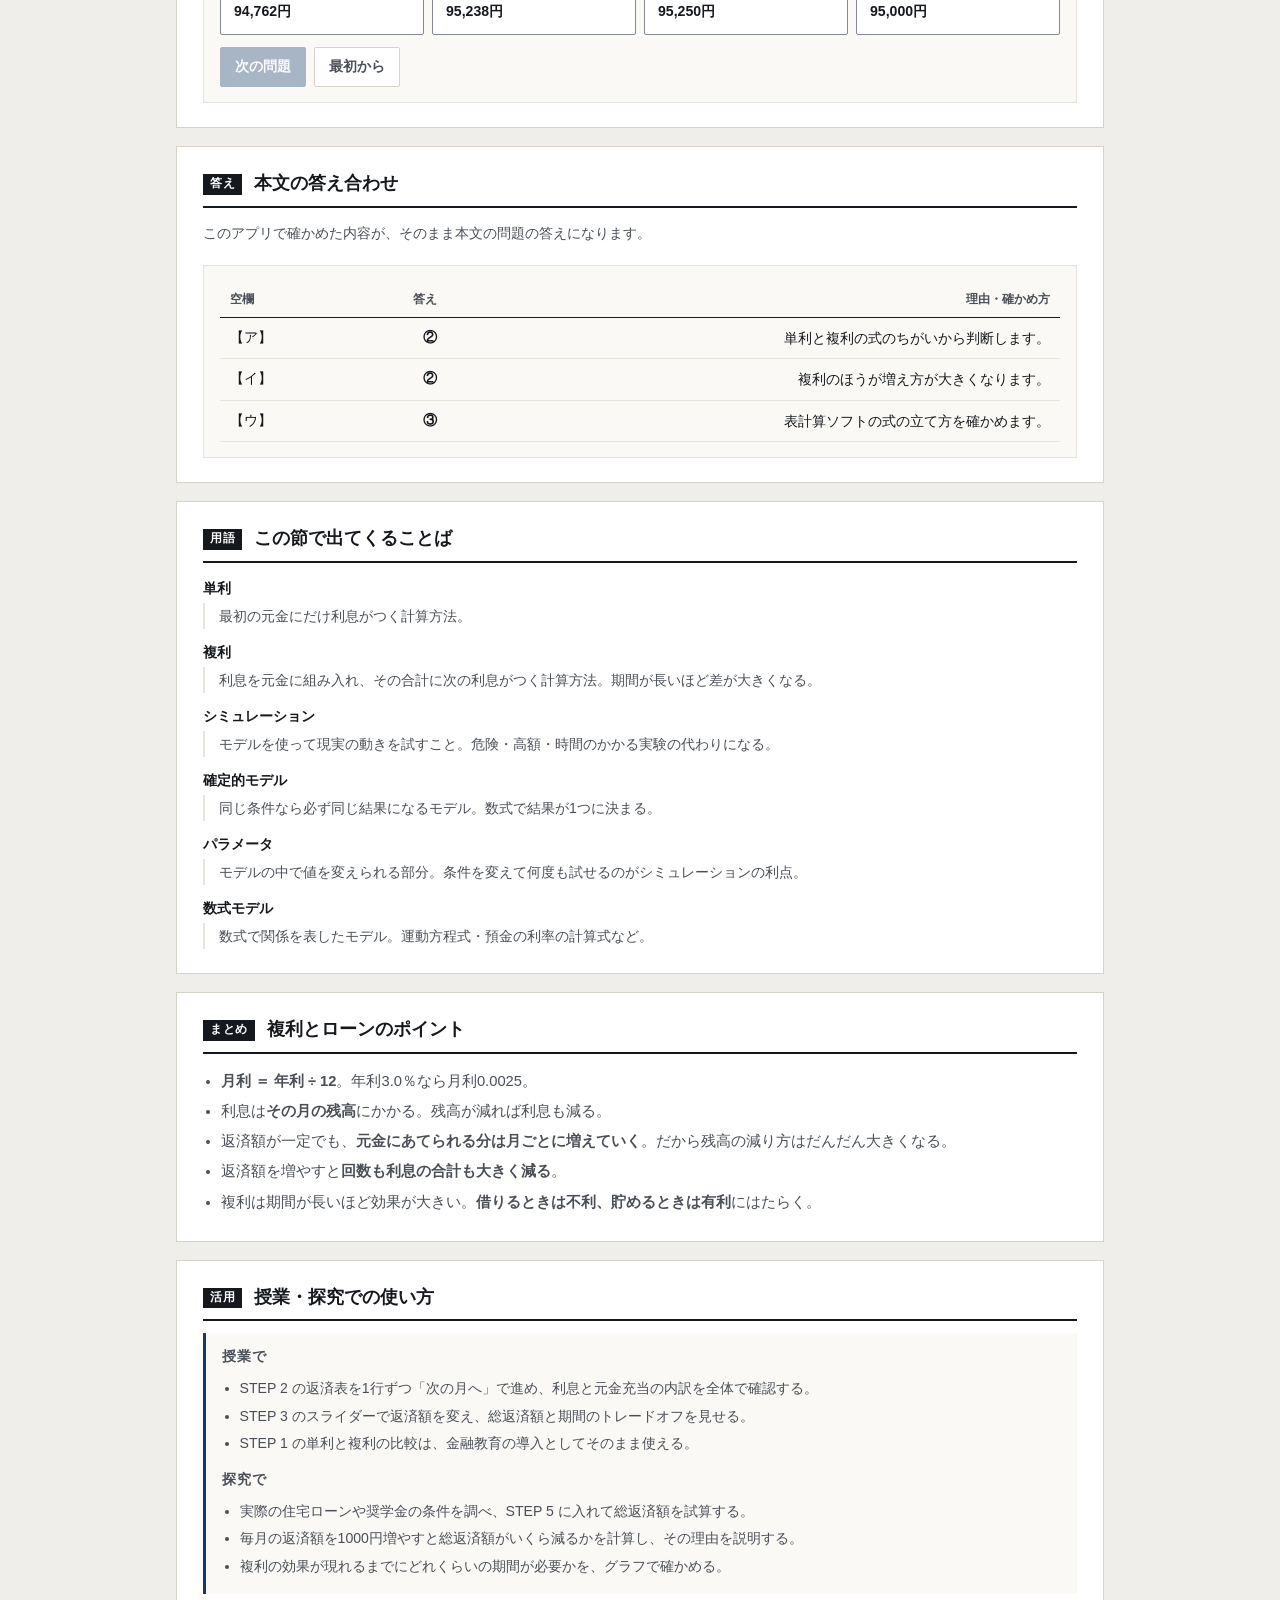
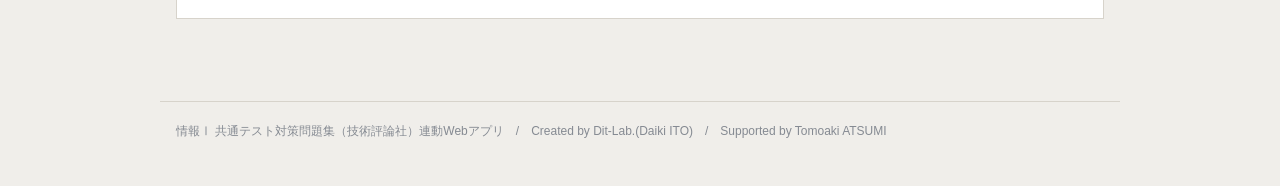
==== commit 29560205: "feat: 本文の答え合わせカードを追加（空欄・答え・確かめ方）" ====
--- a/index.html
+++ b/index.html
@@ -129,6 +129,14 @@
     </div>
   </section>
 
+  <section class="step" id="ansBox">
+    <h2><span class="no">答え</span>本文の答え合わせ</h2>
+    <p class="desc">このアプリで確かめた内容が、そのまま本文の問題の答えになります。</p>
+    <div class="panel">
+      <div class="tbl-scroll"><table class="tbl"><thead><tr><th>空欄</th><th>答え</th><th>理由・確かめ方</th></tr></thead><tbody><tr><td class="mono">【ア】</td><td class="mono"><strong>②</strong></td><td>単利と複利の式のちがいから判断します。</td></tr><tr><td class="mono">【イ】</td><td class="mono"><strong>②</strong></td><td>複利のほうが増え方が大きくなります。</td></tr><tr><td class="mono">【ウ】</td><td class="mono"><strong>③</strong></td><td>表計算ソフトの式の立て方を確かめます。</td></tr></tbody></table></div>
+    </div>
+  </section>
+
   <section class="step" id="glossary">
     <h2><span class="no">用語</span>この節で出てくることば</h2>
     <div id="glossBox"></div>
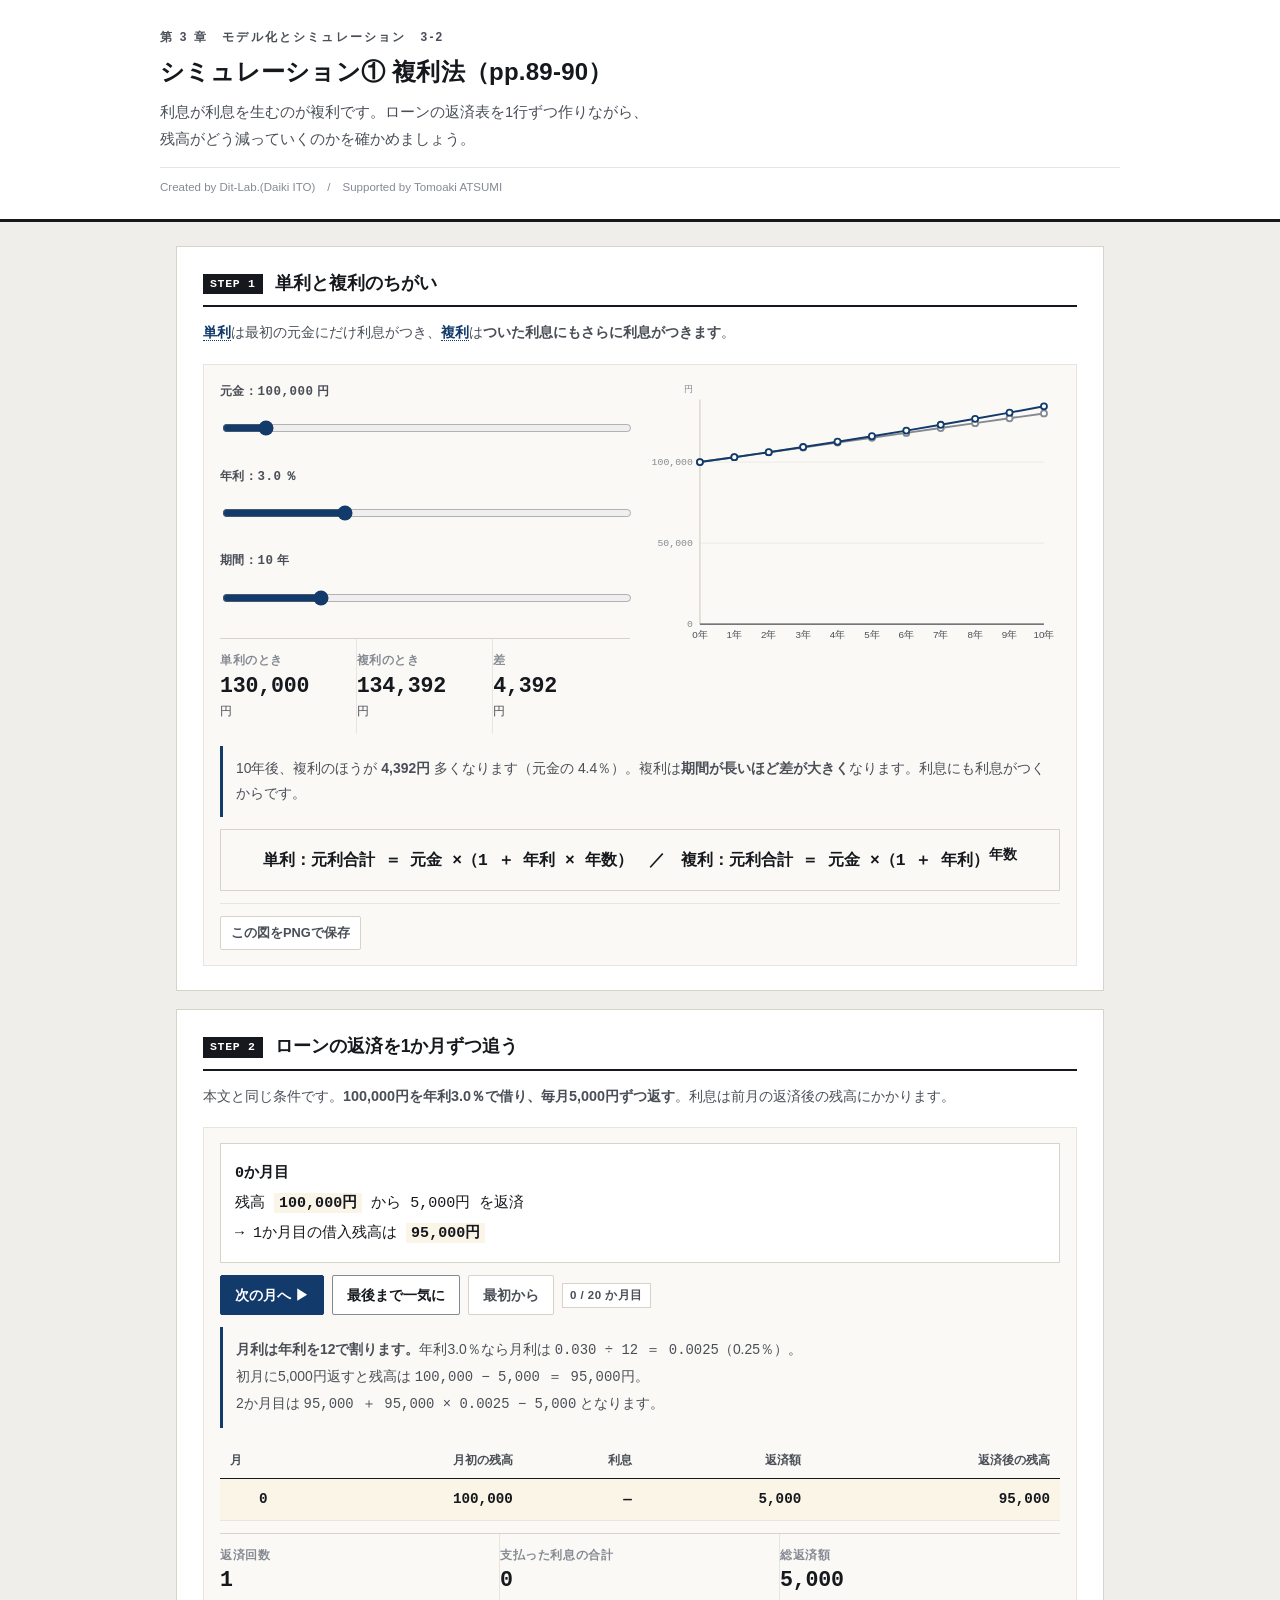
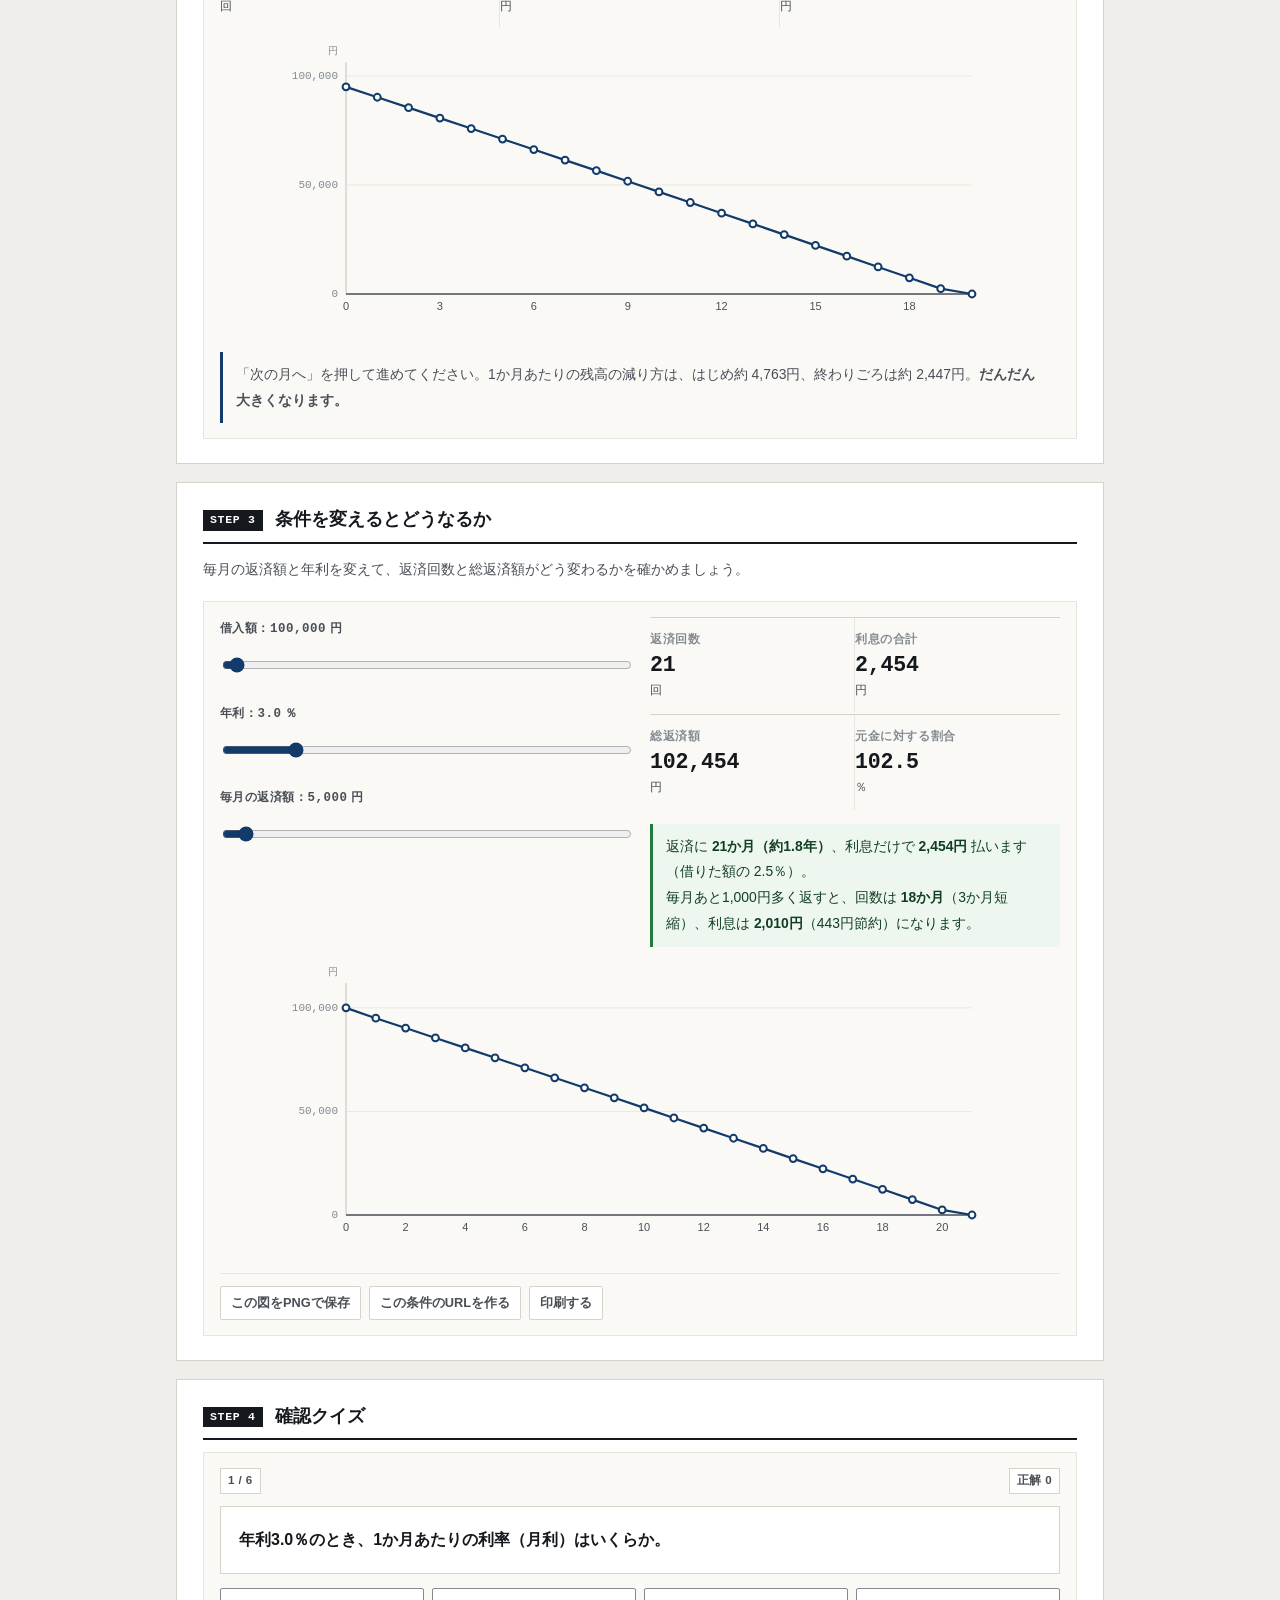
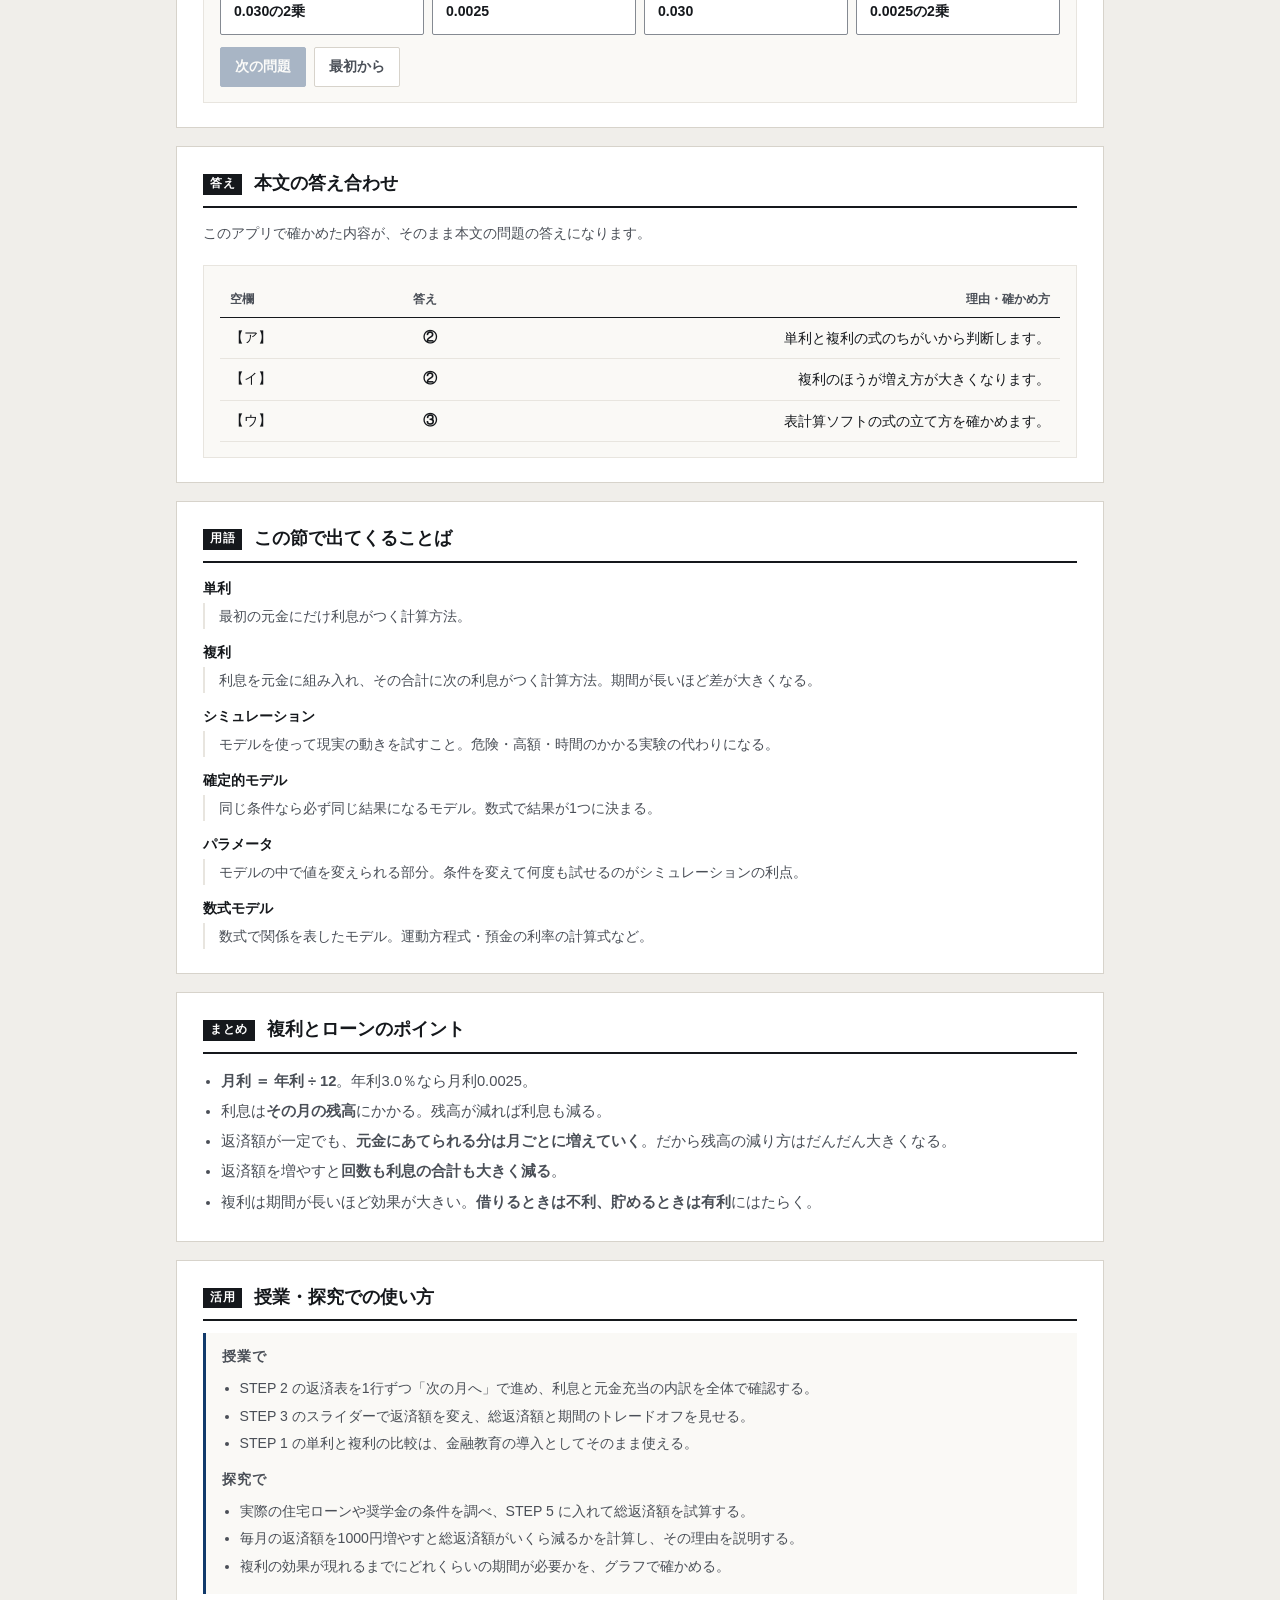
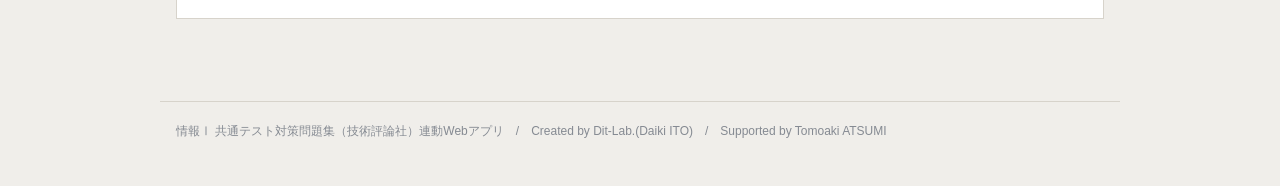
==== commit 34450df8: "fix: 設問見出しのレイアウト不具合を修正（.qhead→.pq）" ====
--- a/index.html
+++ b/index.html
@@ -6,7 +6,7 @@
 <title>シミュレーション① 複利法｜情報Ⅰ共通テスト対策問題集</title>
 <meta name="description" content="利息が利息を生むのが複利です。ローンの返済表を1行ずつ作りながら、残高がどう減っていくのかを確かめましょう。">
 <link rel="icon" href="data:image/svg+xml,%3Csvg xmlns=%22http://www.w3.org/2000/svg%22 viewBox=%220 0 32 32%22%3E%3Crect width=%2232%22 height=%2232%22 fill=%22%2315181c%22/%3E%3Ctext x=%2216%22 y=%2222%22 font-size=%2218%22 font-family=%22monospace%22 fill=%22%23fff%22 text-anchor=%22middle%22%3E01%3C/text%3E%3C/svg%3E">
-<link rel="stylesheet" href="css/style.css?v=239696b1">
+<link rel="stylesheet" href="css/style.css?v=ea93572e">
 <link rel="stylesheet" href="css/app.css?v=cb897e58">
 </head>
 <body>
--- a/css/style.css
+++ b/css/style.css
@@ -68,6 +68,7 @@
 .grid{display:grid; gap:20px}
 .grid > *{min-width:0}          /* 子の中身で列が広がるのを防ぐ */
 @media(min-width:800px){ .grid.c2{grid-template-columns:1fr 1fr} }
+@media(min-width:800px){ .grid.c21{grid-template-columns:1.45fr 1fr} }
 
 .panel{border:1px solid var(--rule-2); background:var(--paper-2); padding:15px 16px; min-width:0}
 .panel > h3{
@@ -225,7 +226,7 @@
   .dg-c, .dg-h{ min-width:110px }
 }
 @media (max-width:820px){
-  .grid.c2{grid-template-columns:1fr}
+  .grid.c2,.grid.c21{grid-template-columns:1fr}
   .dg-scroll{max-height:340px}
   .filebox{flex-direction:column; align-items:stretch}
   .filebox .sel{max-width:100%}
@@ -267,3 +268,13 @@
   cursor:pointer; font-size:.88rem; max-width:100%; text-align:left; font-family:inherit; color:var(--ink)}
 .cards .c:hover{background:var(--warn-bg)}
 .cards .c.used{opacity:.35; pointer-events:none}
+
+/* --- 予想してから実行 --- */
+.pmark{display:inline-block; background:var(--accent); color:#fff; font-size:.7rem; font-weight:700;
+  letter-spacing:.08em; padding:2px 7px; border-radius:2px; margin-right:8px; vertical-align:2px}
+input.pin{font-size:1.05rem; padding:7px 10px; border:1px solid var(--rule); border-radius:3px;
+  width:9em; max-width:100%; background:#fff}
+.btn-row .unit{color:var(--muted); font-size:.9rem}
+.choice4 .btn.on{border-color:var(--accent); box-shadow:inset 0 0 0 1px var(--accent); font-weight:700}
+/* 設問文の見出し（flex ではなく通常の段落。.qhead は左右振り分け用なので用途が別） */
+.pq{margin:0 0 10px; font-weight:700; line-height:1.85}
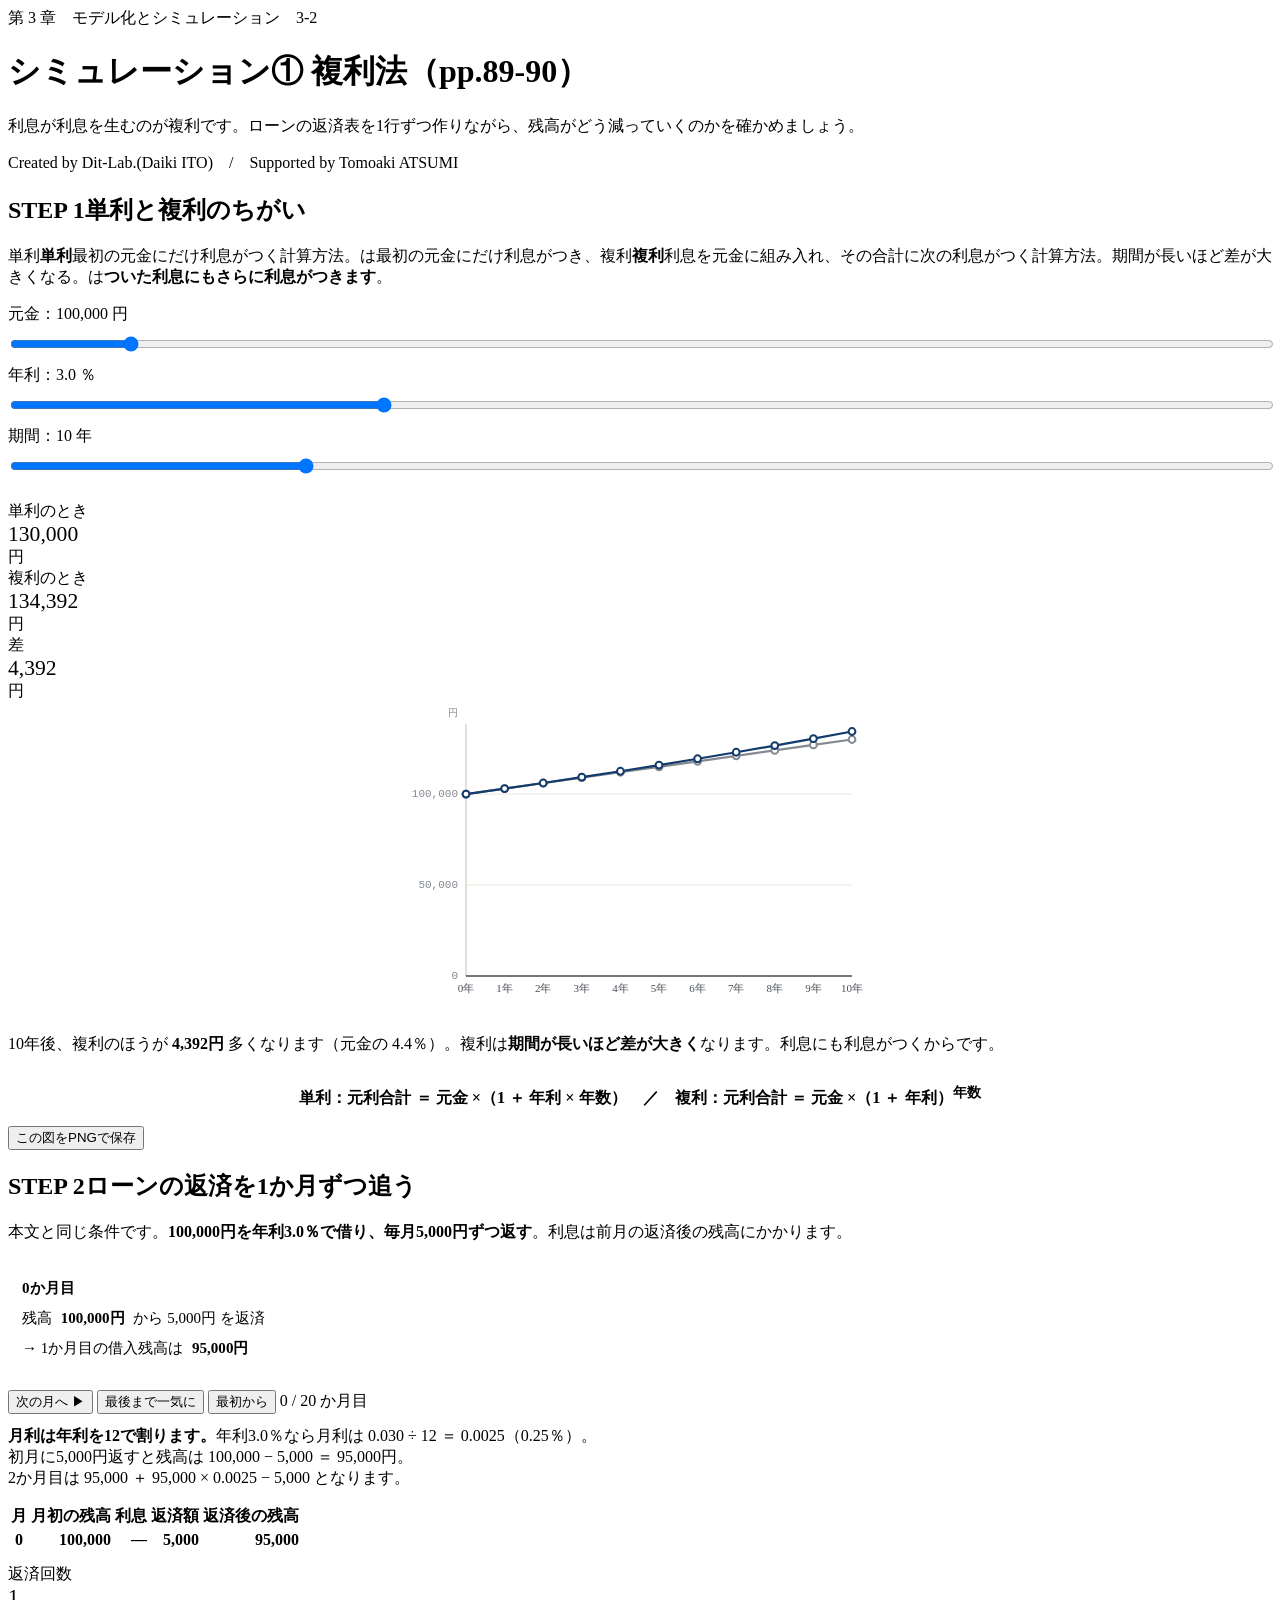
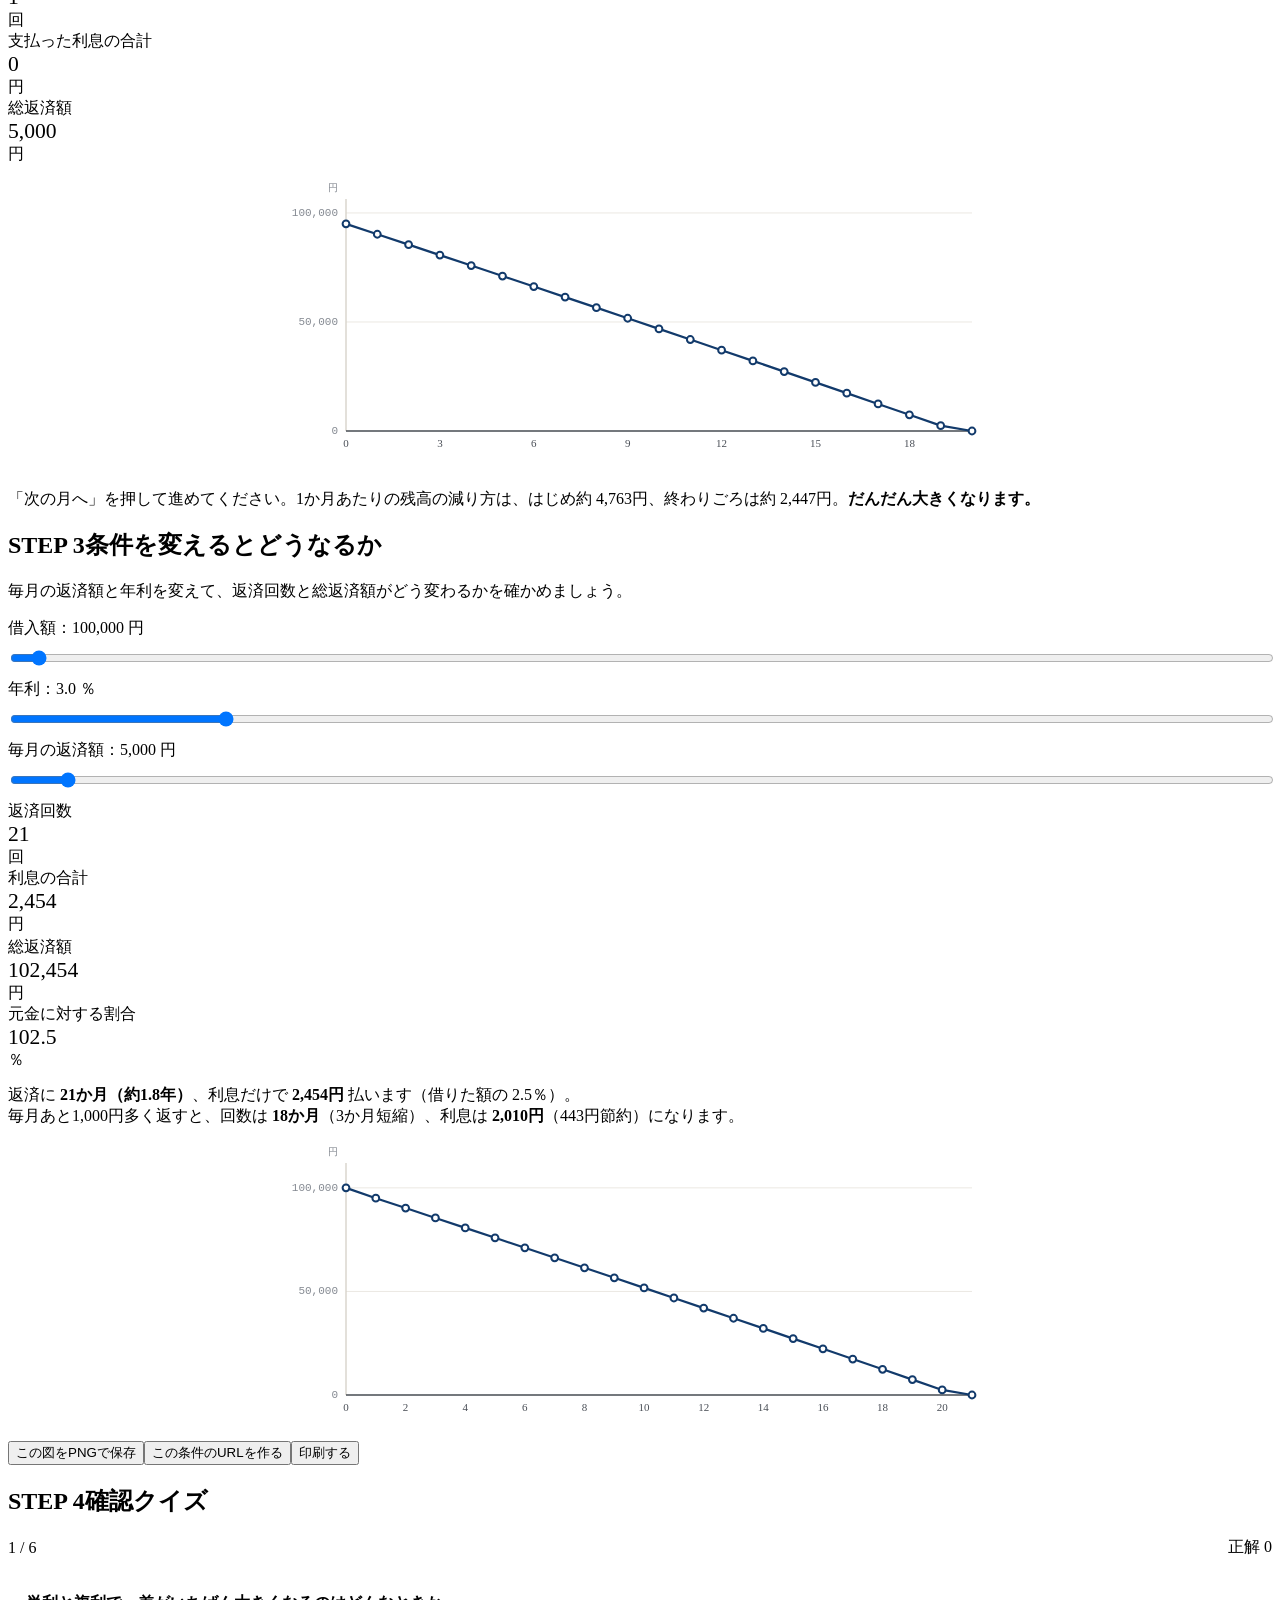
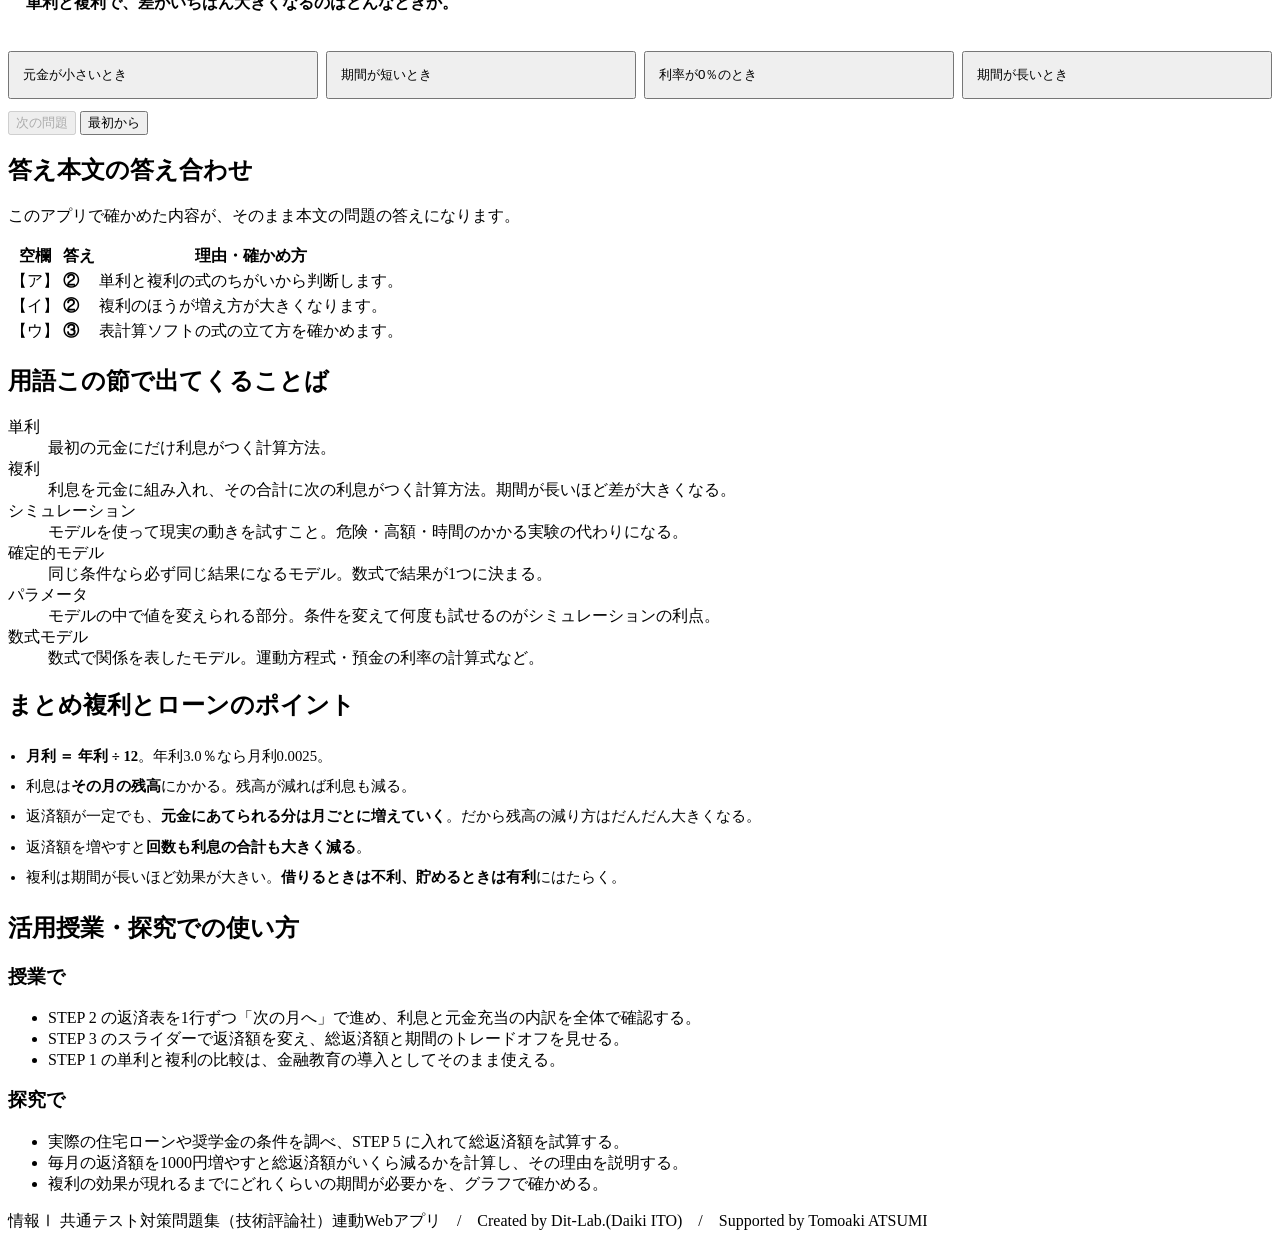
==== commit 1d0554ce: "fix: 解説文が折り返さず画面からはみ出す場合がある不具合を修正" ====
--- a/index.html
+++ b/index.html
@@ -6,7 +6,7 @@
 <title>シミュレーション① 複利法｜情報Ⅰ共通テスト対策問題集</title>
 <meta name="description" content="利息が利息を生むのが複利です。ローンの返済表を1行ずつ作りながら、残高がどう減っていくのかを確かめましょう。">
 <link rel="icon" href="data:image/svg+xml,%3Csvg xmlns=%22http://www.w3.org/2000/svg%22 viewBox=%220 0 32 32%22%3E%3Crect width=%2232%22 height=%2232%22 fill=%22%2315181c%22/%3E%3Ctext x=%2216%22 y=%2222%22 font-size=%2218%22 font-family=%22monospace%22 fill=%22%23fff%22 text-anchor=%22middle%22%3E01%3C/text%3E%3C/svg%3E">
-<link rel="stylesheet" href="css/style.css?v=ea93572e">
+<link rel="stylesheet" href="css/style.css?v=1b60c856">
 <link rel="stylesheet" href="css/app.css?v=cb897e58">
 </head>
 <body>
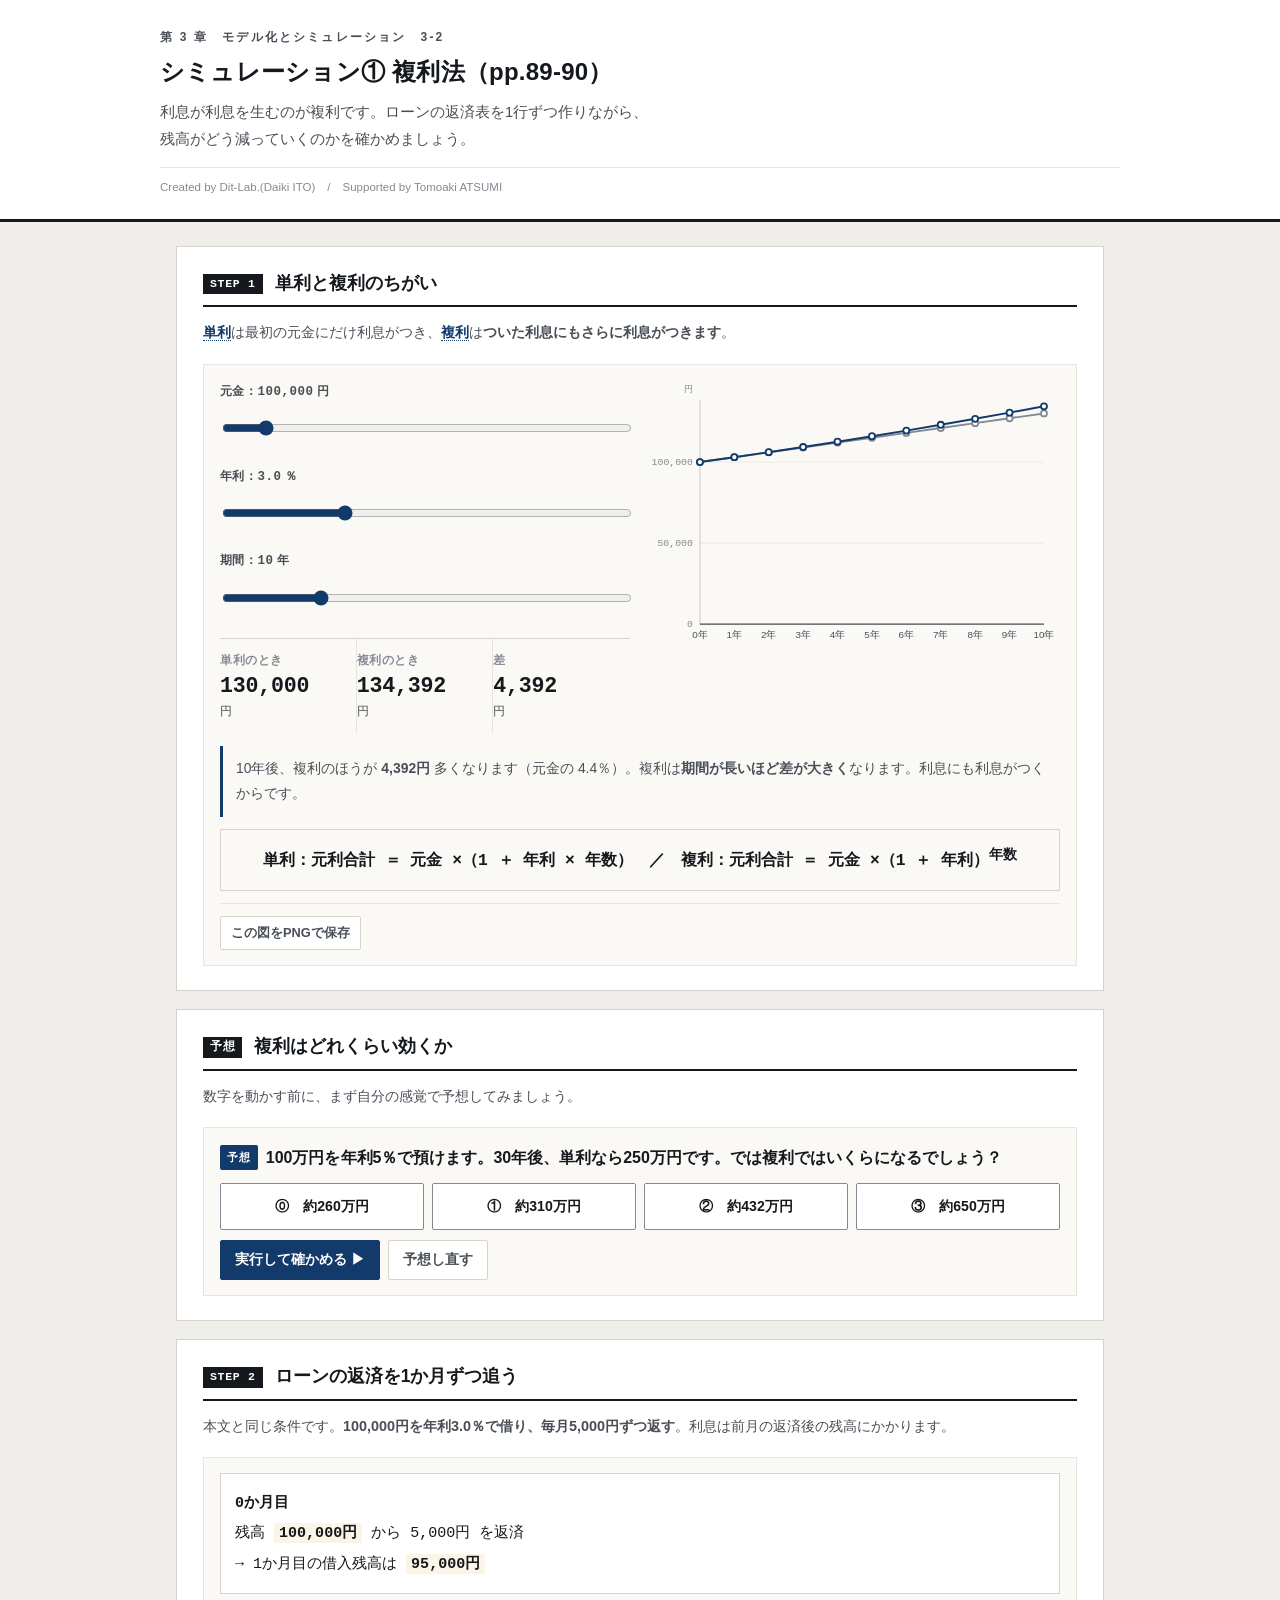
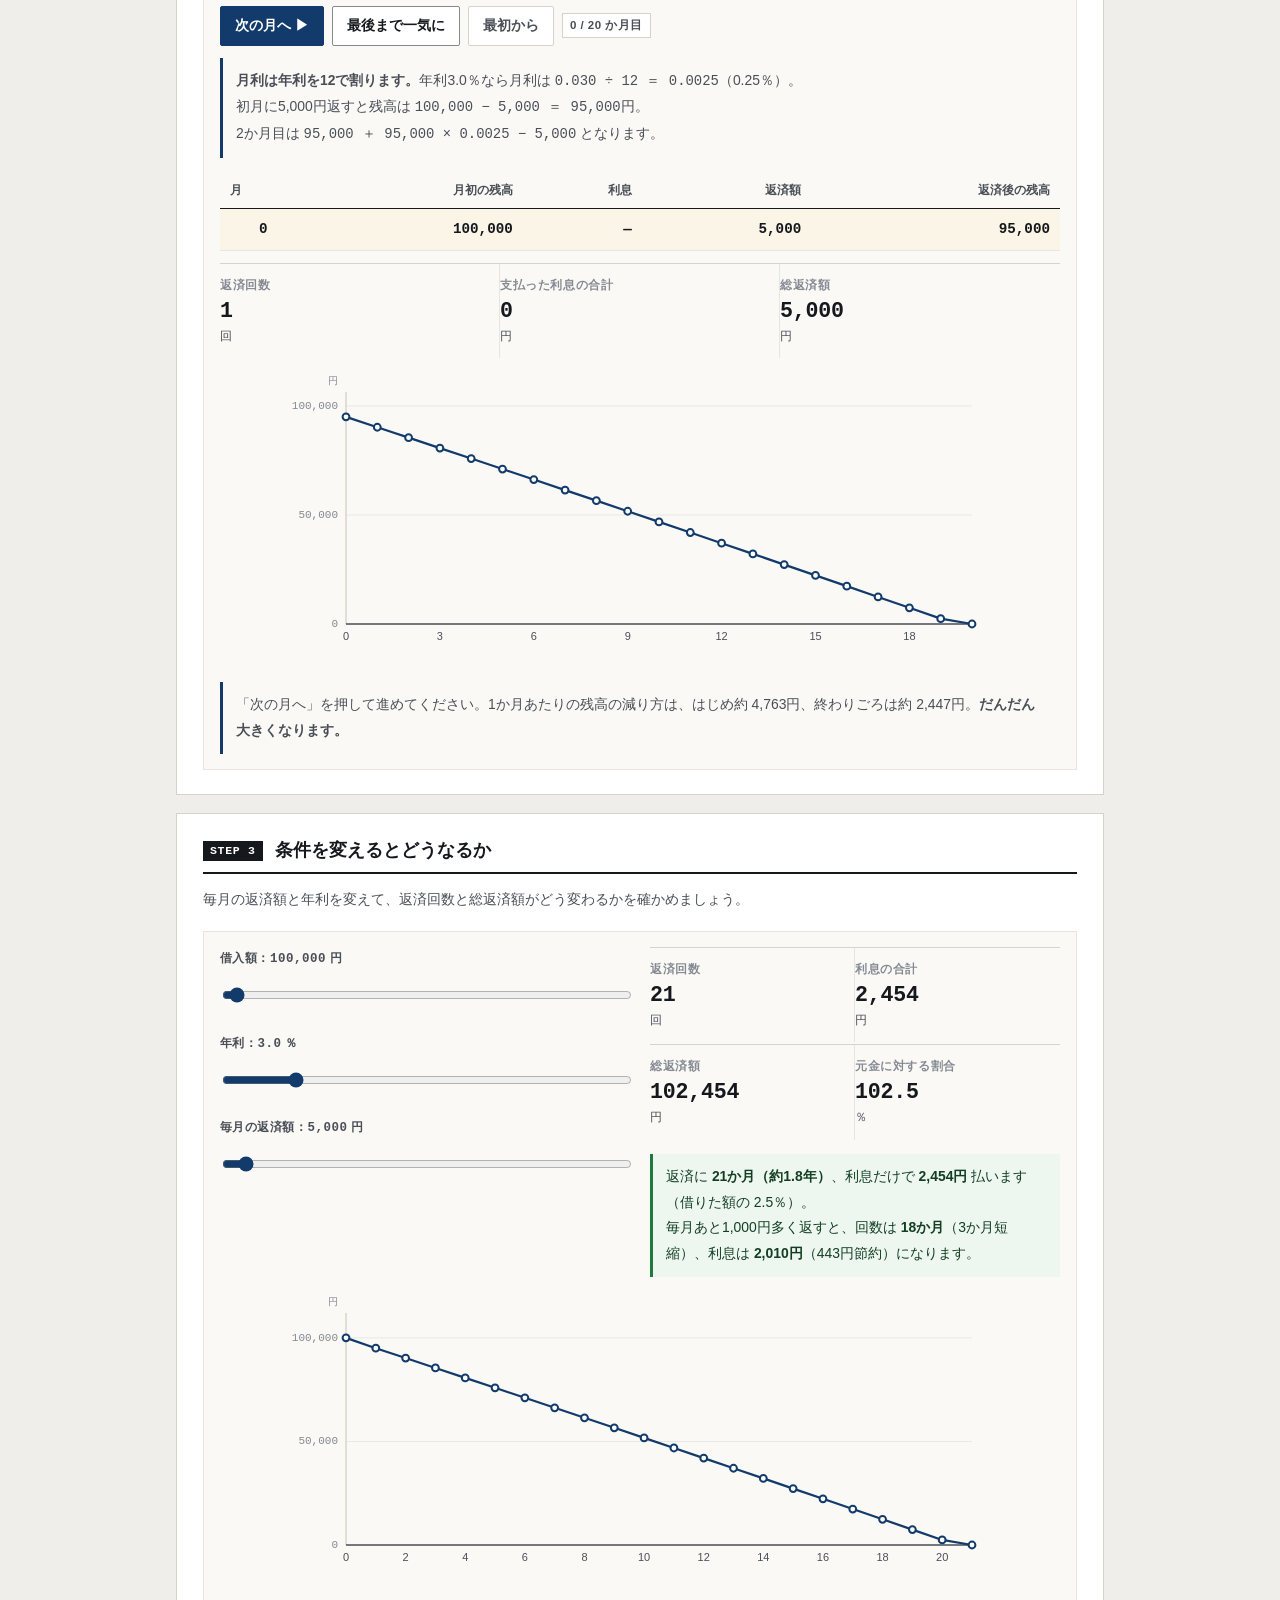
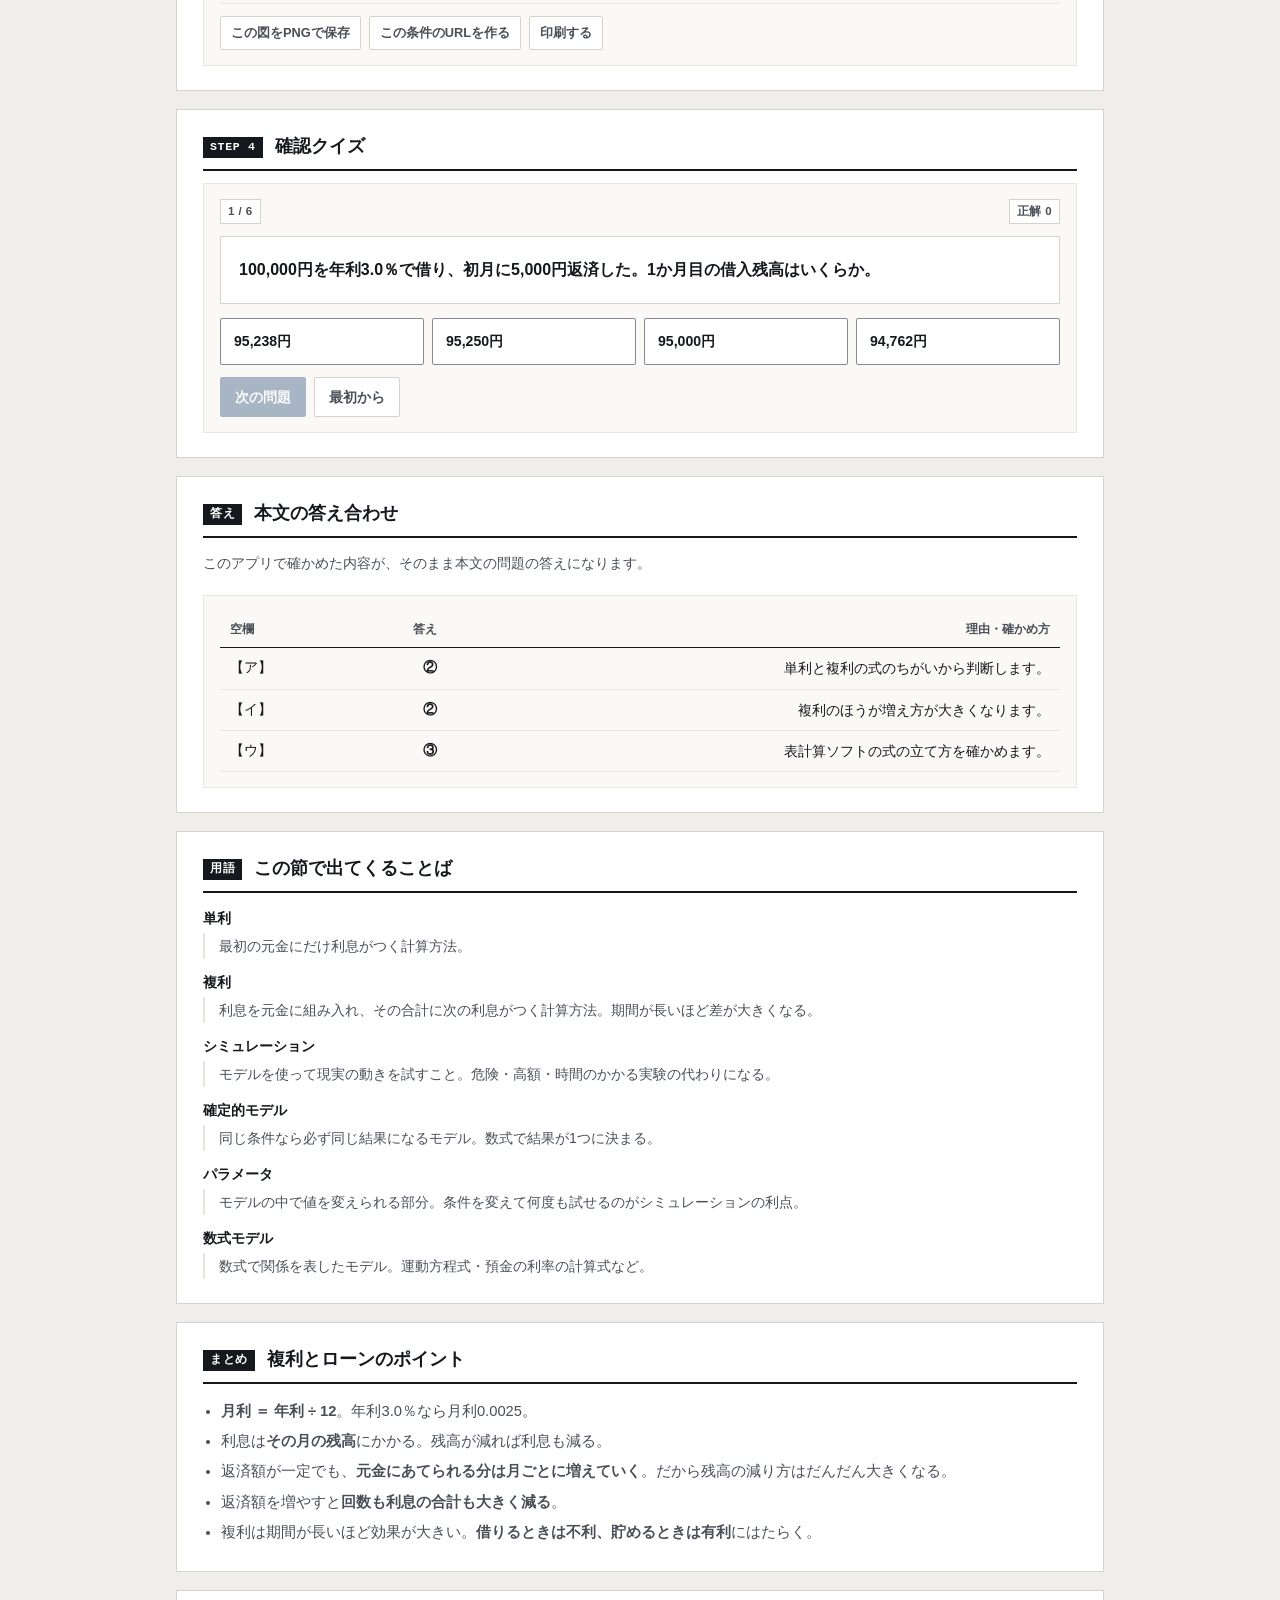
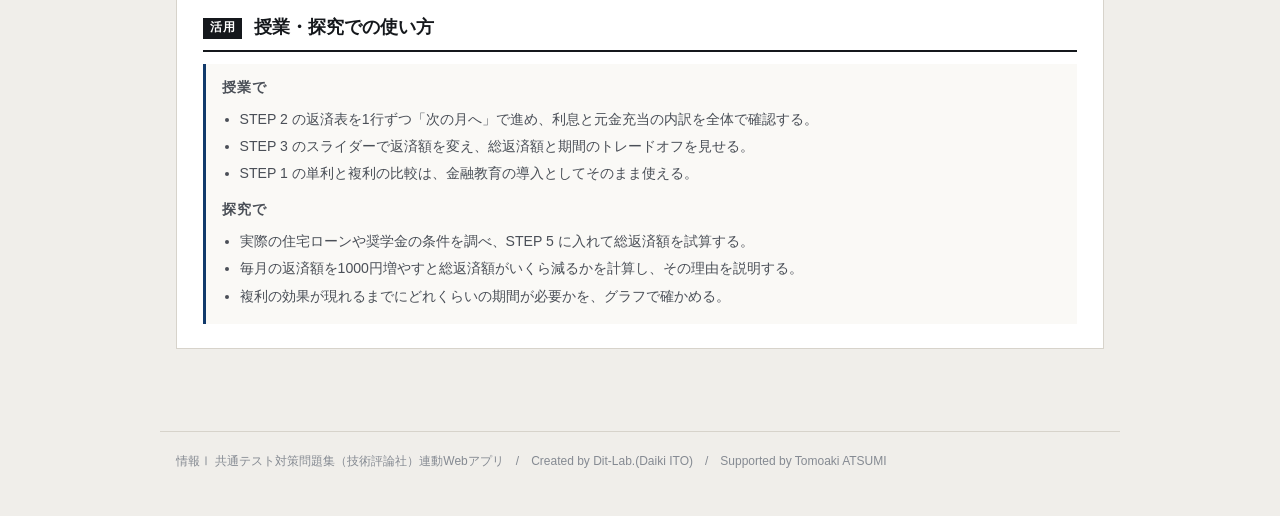
==== commit b1e98035: "feat: 予想してから確かめるステップを追加（直感が外れやすい点を明確化）" ====
--- a/index.html
+++ b/index.html
@@ -6,7 +6,7 @@
 <title>シミュレーション① 複利法｜情報Ⅰ共通テスト対策問題集</title>
 <meta name="description" content="利息が利息を生むのが複利です。ローンの返済表を1行ずつ作りながら、残高がどう減っていくのかを確かめましょう。">
 <link rel="icon" href="data:image/svg+xml,%3Csvg xmlns=%22http://www.w3.org/2000/svg%22 viewBox=%220 0 32 32%22%3E%3Crect width=%2232%22 height=%2232%22 fill=%22%2315181c%22/%3E%3Ctext x=%2216%22 y=%2222%22 font-size=%2218%22 font-family=%22monospace%22 fill=%22%23fff%22 text-anchor=%22middle%22%3E01%3C/text%3E%3C/svg%3E">
-<link rel="stylesheet" href="css/style.css?v=1b60c856">
+<link rel="stylesheet" href="css/style.css?v=bdbb3cb0">
 <link rel="stylesheet" href="css/app.css?v=cb897e58">
 </head>
 <body>
@@ -48,6 +48,12 @@
       </div>
       <div class="toolbar" id="ciTools"></div>
     </div>
+  </section>
+
+  <section class="step">
+    <h2><span class="no">予想</span>複利はどれくらい効くか</h2>
+    <p class="desc">数字を動かす前に、まず自分の感覚で予想してみましょう。</p>
+    <div class="panel"><div id="pdC"></div></div>
   </section>
 
   <section class="step" id="step2">
@@ -180,6 +186,7 @@
 <script src="js/tools.js?v=c07db610"></script>
 <script src="js/chart.js?v=fb6e3be1"></script>
 <script src="js/terms.js?v=eed9ff1d"></script>
-<script src="js/app.js?v=d3141a4a"></script>
+<script src="js/predict.js?v=1b9c8bf0"></script>
+<script src="js/app.js?v=9fd58851"></script>
 </body>
 </html>
--- a/css/style.css
+++ b/css/style.css
@@ -0,0 +1,300 @@
+/* =========================================================
+   情報Ⅰ 共通テスト対策問題集 — Web アプリ共通スタイル
+   紙面（参考書）に寄せた設計。装飾色は使わず、色は意味を持つときだけ。
+   ========================================================= */
+
+:root{
+  --paper:#ffffff;
+  --paper-2:#faf9f6;      /* うすい紙 */
+  --bg:#f0eeea;           /* 台紙 */
+  --ink:#15181c;
+  --ink-2:#4a4f57;
+  --ink-3:#858a92;
+  --rule:#d7d3cb;         /* 罫線 */
+  --rule-2:#e8e5df;
+  --accent:#123a6b;       /* 濃紺。主要操作と現在地だけに使う */
+  --accent-w:#e9eef6;
+  --zero:#c0392b;         /* 左＝0 */
+  --one:#1d4ed8;          /* 右＝1 */
+  --ok:#1f7a3d;   --ok-bg:#eef6f0;
+  --ng:#b3261e;   --ng-bg:#fbefee;
+  --warn:#8a5a00; --warn-bg:#fbf5e8;
+  --font:"Hiragino Kaku Gothic ProN","Hiragino Sans","Yu Gothic Medium","Yu Gothic",
+         "Noto Sans JP",Meiryo,-apple-system,BlinkMacSystemFont,sans-serif;
+  --mono:"SFMono-Regular",Menlo,Consolas,"Courier New",monospace;
+}
+
+*{box-sizing:border-box}
+[hidden]{display:none !important}
+html{-webkit-text-size-adjust:100%}
+body{
+  margin:0; background:var(--bg); color:var(--ink);
+  font-family:var(--font); font-size:16px; line-height:1.85;
+  font-feature-settings:"palt" 1;
+}
+h1,h2,h3,h4{line-height:1.45; margin:0; font-weight:700}
+p{margin:0 0 .75em} p:last-child{margin-bottom:0}
+a{color:var(--accent)}
+
+/* ---------- 標題 ---------- */
+.app-header{background:var(--paper); border-bottom:3px solid var(--ink); padding:26px 20px 20px}
+.app-header .inner{max-width:960px; margin:0 auto}
+.app-header .eyebrow{
+  font-size:.75rem; font-weight:700; color:var(--ink-2); letter-spacing:.18em;
+  display:block; margin-bottom:7px;
+}
+.app-header h1{font-size:1.5rem; letter-spacing:.01em}
+.app-header .lead{font-size:.92rem; color:var(--ink-2); margin-top:9px; max-width:60ch}
+.app-header .credit{
+  font-size:.72rem; color:var(--ink-3); margin-top:14px;
+  padding-top:9px; border-top:1px solid var(--rule-2);
+}
+
+/* ---------- 版面 ---------- */
+.wrap{max-width:960px; margin:0 auto; padding:24px 16px 64px}
+.step{background:var(--paper); border:1px solid var(--rule); padding:24px 26px; margin-bottom:18px}
+.step > h2{
+  display:flex; align-items:baseline; gap:12px; font-size:1.1rem;
+  padding-bottom:9px; border-bottom:2px solid var(--ink); margin-bottom:12px;
+}
+.step > h2 .no{
+  flex:none; font-family:var(--mono); font-size:.72rem; font-weight:700;
+  background:var(--ink); color:var(--paper); padding:2px 7px; letter-spacing:.06em;
+  position:relative; top:-2px;
+}
+.step > .desc{color:var(--ink-2); font-size:.9rem; margin-bottom:18px}
+.step[hidden]{display:none}
+
+.grid{display:grid; gap:20px}
+.grid > *{min-width:0}          /* 子の中身で列が広がるのを防ぐ */
+@media(min-width:800px){ .grid.c2{grid-template-columns:1fr 1fr} }
+@media(min-width:800px){ .grid.c21{grid-template-columns:1.45fr 1fr} }
+
+.panel{border:1px solid var(--rule-2); background:var(--paper-2); padding:15px 16px; min-width:0}
+.panel > h3{
+  font-size:.8rem; font-weight:700; color:var(--ink-2); letter-spacing:.08em;
+  margin-bottom:12px; padding-bottom:6px; border-bottom:1px solid var(--rule);
+}
+
+/* ---------- 部品 ---------- */
+.btn{
+  appearance:none; border:1px solid var(--ink-3); background:var(--paper); color:var(--ink);
+  font-family:inherit; font-size:.88rem; font-weight:700; padding:8px 14px;
+  border-radius:2px; cursor:pointer; min-height:40px; line-height:1.4;
+  transition:background .12s, border-color .12s, color .12s;
+}
+.btn:hover:not(:disabled){background:var(--accent-w); border-color:var(--accent); color:var(--accent)}
+.btn:disabled{opacity:.35; cursor:not-allowed}
+.btn.primary{background:var(--accent); color:var(--paper); border-color:var(--accent)}
+.btn.primary:hover:not(:disabled){background:#0d2c53; color:var(--paper)}
+.btn.ghost{border-color:var(--rule); color:var(--ink-2)}
+.btn.sm{font-size:.8rem; padding:5px 10px; min-height:34px}
+.btn-row{display:flex; flex-wrap:wrap; gap:8px; align-items:center}
+
+/* タブ（見出し下線式） */
+.seg{display:flex; gap:0; border-bottom:1px solid var(--rule)}
+.seg button{
+  appearance:none; border:0; background:transparent; font-family:inherit; font-size:.88rem;
+  font-weight:700; color:var(--ink-3); padding:9px 4px; margin-right:26px; cursor:pointer;
+  border-bottom:3px solid transparent; margin-bottom:-1px; min-height:40px;
+}
+.seg button:hover{color:var(--ink-2)}
+.seg button[aria-pressed="true"]{color:var(--ink); border-bottom-color:var(--accent)}
+
+label.fld{display:block; font-size:.78rem; font-weight:700; color:var(--ink-2); margin-bottom:5px; letter-spacing:.04em}
+input[type=text], textarea, input[type=number]{
+  width:100%; font-family:inherit; font-size:1rem; color:var(--ink);
+  border:1px solid var(--ink-3); border-radius:2px; padding:9px 11px;
+  background:var(--paper); min-height:42px;
+}
+input:focus, textarea:focus{outline:2px solid var(--accent); outline-offset:-1px; border-color:var(--accent)}
+.btn:focus-visible, .seg button:focus-visible, .node-card:focus-visible{outline:2px solid var(--accent); outline-offset:2px}
+textarea{resize:vertical; line-height:1.7}
+.mono{font-family:var(--mono)}
+
+table.tbl{width:100%; border-collapse:collapse; font-size:.89rem}
+table.tbl th, table.tbl td{border-bottom:1px solid var(--rule-2); padding:7px 10px; text-align:right}
+table.tbl th:first-child, table.tbl td:first-child{text-align:left}
+table.tbl thead th{border-bottom:1.5px solid var(--ink); font-size:.76rem; color:var(--ink-2); font-weight:700; white-space:nowrap}
+.tbl-scroll{overflow-x:auto; -webkit-overflow-scrolling:touch; max-width:100%}
+
+.note{padding:10px 13px; font-size:.87rem; border-left:3px solid var(--ink-3); background:var(--paper-2); overflow-wrap:break-word; word-break:break-word}
+.note.ok{background:var(--ok-bg); border-left-color:var(--ok); color:#123f22}
+.note.ng{background:var(--ng-bg); border-left-color:var(--ng); color:#6d1a15}
+.note.info{background:var(--paper-2); border-left-color:var(--accent); color:var(--ink-2)}
+.note.warn{background:var(--warn-bg); border-left-color:var(--warn); color:#5c3d00}
+.note[hidden]{display:none}
+
+.badge{
+  display:inline-block; font-size:.72rem; font-weight:700; padding:1px 7px;
+  border:1px solid var(--rule); color:var(--ink-2); background:var(--paper); letter-spacing:.04em;
+}
+
+/* 数値は罫線で仕切るだけ。カードにしない */
+.metrics{display:flex; flex-wrap:wrap; gap:0; border-top:1px solid var(--rule)}
+.metric{flex:1 1 130px; padding:11px 14px 11px 0; border-right:1px solid var(--rule-2)}
+.metric:last-child{border-right:0}
+.metric .k{font-size:.74rem; color:var(--ink-3); font-weight:700; letter-spacing:.05em}
+.metric .v{font-size:1.6rem; font-weight:700; line-height:1.3; font-family:var(--mono); letter-spacing:-.01em}
+.metric .s{font-size:.76rem; color:var(--ink-2)}
+
+.bit0{color:var(--zero); font-weight:700}
+.bit1{color:var(--one); font-weight:700}
+
+.app-footer{
+  max-width:960px; margin:0 auto; padding:18px 16px 44px; color:var(--ink-3);
+  font-size:.75rem; border-top:1px solid var(--rule);
+}
+.sr-only{position:absolute;width:1px;height:1px;overflow:hidden;clip:rect(0 0 0 0);white-space:nowrap}
+
+@media(max-width:640px){
+  body{font-size:15px}
+  .app-header{padding:20px 16px 16px}
+  .app-header h1{font-size:1.16rem}
+  .wrap{padding:16px 12px 52px}
+  .step{padding:18px 15px}
+  .seg button{margin-right:18px; font-size:.84rem}
+  .metric{flex-basis:50%; border-right:0}
+}
+@media (prefers-reduced-motion:reduce){ *{animation:none!important; transition:none!important} }
+
+/* ---------- 自分のデータ・共有・印刷 ---------- */
+.toolbar{display:flex; flex-wrap:wrap; gap:8px; align-items:center; margin-top:12px;
+  padding-top:12px; border-top:1px solid var(--rule-2)}
+.toolbar .hint{font-size:.78rem; color:var(--ink-3)}
+.paste-area{width:100%; min-height:110px; font-family:var(--mono); font-size:.86rem}
+.use-note{background:var(--paper-2); border-left:3px solid var(--accent); padding:14px 16px; font-size:.88rem}
+.use-note h3{font-size:.86rem; letter-spacing:.06em; margin-bottom:8px; color:var(--ink-2)}
+.use-note ol, .use-note ul{margin:0; padding-left:1.25em; line-height:1.95; color:var(--ink-2)}
+
+@media print{
+  body{background:#fff}
+  .app-header{border-bottom:2px solid #000}
+  .step{border:1px solid #bbb; break-inside:avoid; page-break-inside:avoid; margin-bottom:12px}
+  .btn, .seg, .toolbar, input[type=range]{display:none !important}
+  .note{border-left-width:2px}
+  a[href]:after{content:""}
+}
+
+/* ---------- 入力グリッド ---------- */
+.dg-scroll{overflow:auto; -webkit-overflow-scrolling:touch; border:1px solid var(--rule); background:var(--paper); max-height:420px}
+table.dg{border-collapse:collapse; font-family:var(--mono); font-size:.9rem; min-width:100%}
+table.dg th, table.dg td{border:1px solid var(--rule-2); padding:0}
+table.dg thead th{background:var(--paper-2); position:sticky; top:0; z-index:2}
+table.dg .dg-n{background:var(--paper-2); color:var(--ink-3); font-size:.76rem; font-weight:400;
+  text-align:center; min-width:34px; padding:0 4px; position:sticky; left:0; z-index:1}
+table.dg .dg-corner{background:var(--paper-2); min-width:34px; position:sticky; left:0; z-index:3}
+table.dg .dg-act{background:var(--paper-2); width:34px}
+.dg-h, .dg-c{width:100%; min-width:96px; border:0; background:transparent; font-family:inherit;
+  font-size:.9rem; padding:8px 9px; color:var(--ink); min-height:38px}
+.dg-h{font-weight:700; font-family:var(--font); font-size:.82rem; color:var(--ink-2)}
+.dg-c.num{text-align:right}
+.dg-c:focus, .dg-h:focus{outline:2px solid var(--accent); outline-offset:-2px; background:var(--accent-w)}
+.dg-del{border:0; background:transparent; color:var(--ink-3); cursor:pointer; width:32px; height:34px; font-size:1rem}
+.dg-del:hover{color:var(--ng)}
+.dg-tools{display:flex; flex-wrap:wrap; gap:8px; align-items:center; margin-top:10px}
+.dg-hint{font-size:.76rem; color:var(--ink-3)}
+
+/* ---------- ファイル読み込み ---------- */
+.filebox{display:flex; flex-wrap:wrap; gap:10px; align-items:center; padding:12px;
+  border:1px dashed var(--rule); background:var(--paper-2)}
+.filebox input[type=file]{font-size:.85rem; font-family:inherit; max-width:100%}
+.filebox .sel{max-width:220px}
+.filelabel{display:inline-flex; align-items:center; gap:6px; font-size:.85rem; font-weight:700;
+  border:1px solid var(--ink-3); background:var(--paper); padding:8px 14px; border-radius:2px; cursor:pointer; min-height:40px}
+.filelabel:hover{border-color:var(--accent); color:var(--accent); background:var(--accent-w)}
+.filelabel input{display:none}
+
+/* ---------- 用語解説 ---------- */
+.term{position:relative; border-bottom:1.5px dotted var(--accent); cursor:help; color:var(--accent); font-weight:700}
+.term .term-pop{display:none; position:absolute; left:0; top:1.7em; z-index:50; width:min(300px,78vw);
+  background:var(--paper); border:1px solid var(--ink-3); box-shadow:0 6px 20px rgba(0,0,0,.14);
+  padding:10px 12px; font-size:.82rem; font-weight:400; color:var(--ink-2); line-height:1.75;
+  border-left:3px solid var(--accent); cursor:auto; text-align:left}
+.term .term-pop b{display:block; color:var(--ink); font-size:.86rem; margin-bottom:3px}
+.term.open .term-pop{display:block}
+dl.gloss{margin:0; font-size:.88rem}
+dl.gloss dt{font-weight:700; color:var(--ink); margin-top:10px}
+dl.gloss dt:first-child{margin-top:0}
+dl.gloss dd{margin:2px 0 0; color:var(--ink-2); line-height:1.85; padding-left:1em; border-left:2px solid var(--rule-2)}
+@media print{ .term{border-bottom:0; color:inherit} .term .term-pop{display:none !important} }
+
+/* ---------- スマホ・タブレット ---------- */
+@media (max-width:1024px){
+  /* iOS で入力時に画面が勝手に拡大するのを防ぐ（16px 未満だとズームする） */
+  input[type=text], input[type=number], textarea, select, .dg-c, .dg-h{ font-size:16px }
+  .dg-c, .dg-h{ min-width:110px }
+}
+@media (max-width:820px){
+  .grid.c2,.grid.c21{grid-template-columns:1fr}
+  .dg-scroll{max-height:340px}
+  .filebox{flex-direction:column; align-items:stretch}
+  .filebox .sel{max-width:100%}
+  .term .term-pop{left:auto; right:0; width:min(280px,86vw)}
+}
+@media (max-width:480px){
+  .step > h2{font-size:1rem; flex-wrap:wrap}
+  .metrics{gap:0}
+  .metric{flex-basis:50%; padding-right:10px}
+  .metric .v{font-size:1.3rem}
+  .btn{padding:8px 12px}
+  .dg-tools{gap:6px}
+  .dg-hint{width:100%}
+}
+/* タッチ操作でのスクロールを滑らかに */
+.tbl-scroll, .dg-scroll, .tree-box{ -webkit-overflow-scrolling:touch; overscroll-behavior-x:contain }
+
+/* 幅指定つきの入力欄がスマートフォンではみ出さないようにする */
+input[type=text], input[type=number], input[type=search], textarea, select{ max-width:100% }
+.btn-row > label{ min-width:0; max-width:100% }
+.btn-row > label input, .btn-row > label select{ max-width:100% }
+
+/* 共通：○×判定・並べかえ（quiz.js 用） */
+.abcde{border:1px solid var(--rule); border-radius:3px; overflow:hidden}
+.abcde > div{border-top:1px solid var(--rule); padding:10px 12px}
+.abcde > div:first-child{border-top:0}
+.abcde .st{display:flex; gap:10px; align-items:flex-start; flex-wrap:wrap}
+.abcde .st .k{font-weight:700; font-family:var(--mono); min-width:1.4em}
+.abcde .st .t{flex:1; min-width:12em}
+.abcde .jb{display:flex; gap:6px}
+.abcde .jb .btn{min-width:3.4em; padding:6px 10px; text-align:center}
+.prep{display:grid; grid-template-columns:repeat(auto-fit,minmax(150px,1fr)); gap:10px; margin-top:10px}
+.prep .slot{border:1px dashed var(--ink-3); border-radius:3px; padding:10px; min-height:92px; background:var(--paper)}
+.prep .slot.filled{border-style:solid}
+.prep .slot .tag{font:700 .74rem/1.4 var(--mono); color:var(--accent); display:block; margin-bottom:6px}
+.prep .slot .txt{font-size:.86rem; line-height:1.7}
+.cards{display:flex; flex-wrap:wrap; gap:8px; margin-top:10px}
+.cards .c{border:1px solid var(--ink-3); border-radius:3px; padding:9px 12px; background:var(--paper);
+  cursor:pointer; font-size:.88rem; max-width:100%; text-align:left; font-family:inherit; color:var(--ink)}
+.cards .c:hover{background:var(--warn-bg)}
+.cards .c.used{opacity:.35; pointer-events:none}
+
+/* --- 予想してから実行 --- */
+.pmark{display:inline-block; background:var(--accent); color:#fff; font-size:.7rem; font-weight:700;
+  letter-spacing:.08em; padding:2px 7px; border-radius:2px; margin-right:8px; vertical-align:2px}
+input.pin{font-size:1.05rem; padding:7px 10px; border:1px solid var(--rule); border-radius:3px;
+  width:9em; max-width:100%; background:#fff}
+.btn-row .unit{color:var(--muted); font-size:.9rem}
+.choice4 .btn.on{border-color:var(--accent); box-shadow:inset 0 0 0 1px var(--accent); font-weight:700}
+/* 設問文の見出し（flex ではなく通常の段落。.qhead は左右振り分け用なので用途が別） */
+.pq{margin:0 0 10px; font-weight:700; line-height:1.85}
+
+/* --- 自分のテーマでやってみる（ワークシート） --- */
+.wsheet{display:grid; gap:14px}
+@media(min-width:760px){ .wsheet{grid-template-columns:1fr 1fr} }
+.wsf{display:block}
+.wsf .wsl{display:block; font-weight:700; font-size:.9rem; margin-bottom:3px}
+.wsf .wsh{display:block; font-size:.78rem; color:var(--muted); margin-bottom:5px; line-height:1.6}
+.wsf textarea{width:100%; max-width:100%; font:inherit; font-size:.92rem; line-height:1.75;
+  padding:8px 10px; border:1px solid var(--rule); border-radius:3px; background:#fff; resize:vertical}
+.wsf textarea:focus{outline:2px solid var(--accent); outline-offset:-2px}
+.wsout{margin-top:14px; border:1px solid var(--ink-3); border-radius:3px; background:#fff; padding:16px 18px}
+.wsout h4{margin:0 0 10px; font-size:1rem}
+.wsout dl{margin:0}
+.wsout dt{font-weight:700; font-size:.84rem; color:var(--accent); margin-top:10px}
+.wsout dd{margin:2px 0 0; font-size:.92rem; line-height:1.85; white-space:pre-wrap}
+.wsout .wsmsg{margin:10px 0 0; font-size:.86rem; color:var(--muted)}
+@media print{
+  .app-header, .btn-row, .step:not(.wsprint){ display:none !important }
+  .wsout{border:none; padding:0}
+}
